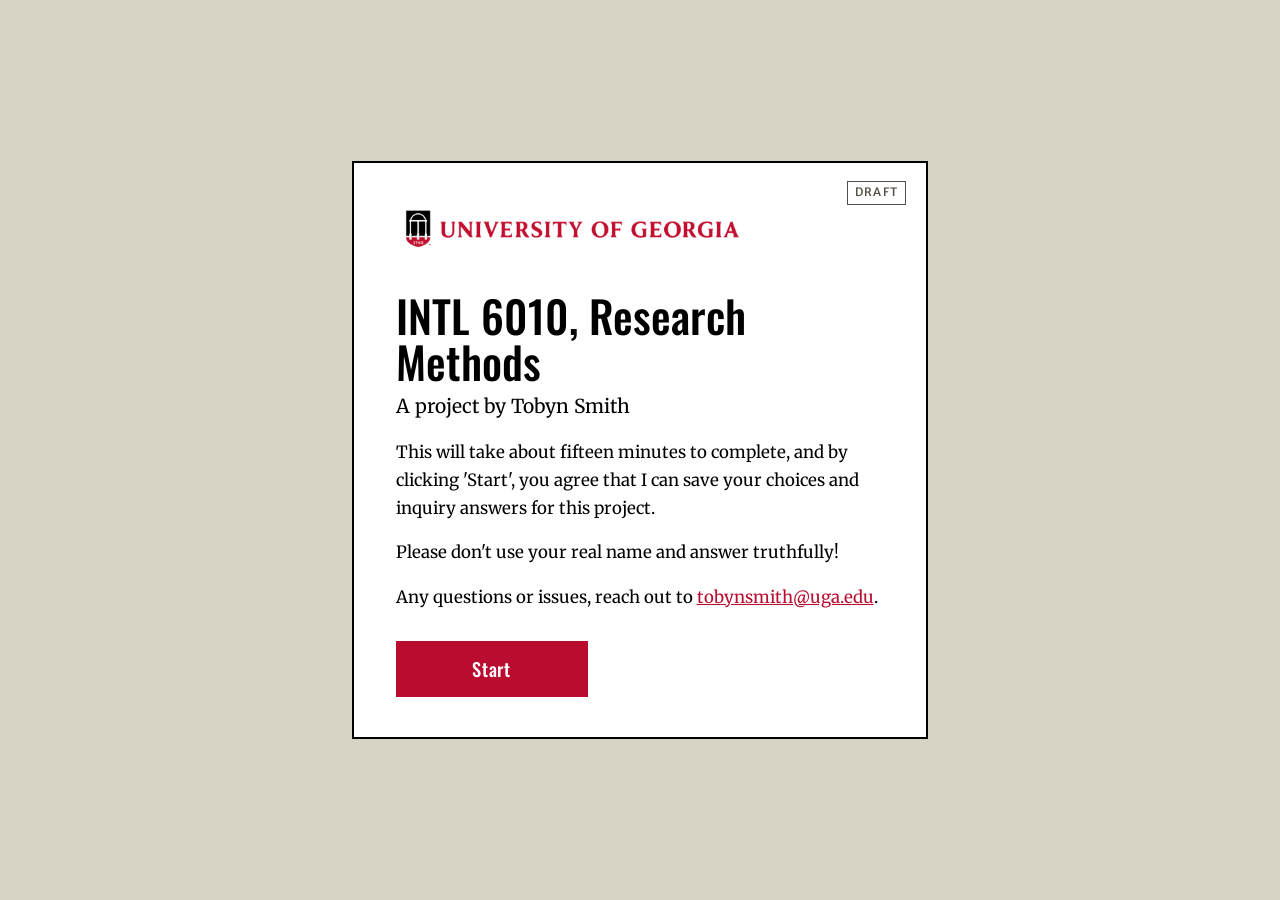
==== app/index.html @ 28d0a296 "Set the night title and the flags into the page. The story heading now sits on the paper with the be" ====
<!DOCTYPE html>
<html lang="en">
<head>
  <meta charset="utf-8">
  <meta name="viewport" content="width=device-width, initial-scale=1">
  <title>INTL 6010 · Research Methods</title>
  <link rel="icon" href="favicon.ico" type="image/x-icon">
  <link rel="preconnect" href="https://fonts.googleapis.com">
  <link rel="preconnect" href="https://fonts.gstatic.com" crossorigin>
  <link href="https://fonts.googleapis.com/css2?family=Merriweather+Sans:wght@400;500&family=Merriweather:wght@400;700&family=Oswald:wght@300;500&family=Source+Sans+3:wght@400;600;700&family=Source+Serif+4:opsz,wght@8..60,500;8..60,600&display=swap" rel="stylesheet">
  <link rel="stylesheet" href="styles.css">
</head>
<body>
  <div class="computer-only class-gate">
    <img class="uga-logo" src="uga-logo.png" alt="University of Georgia" width="1024" height="158">
    <p class="brand">INTL 6010</p>
    <h1>Sorry, for aesthetic reasons, this page was not created for phones!</h1>
  </div>
  <div id="before" class="before"></div>
  <div class="site" hidden>
    <header class="banner">
      <div class="banner-row">
        <img class="flag flag-lg" src="flag-araknes.svg" alt="" width="58" height="38">
        <div>
          <p class="gov">The Government of Araknes</p>
          <p class="commission">Commission of Inquiry</p>
        </div>
        <p class="ref"><span>File</span>26-441</p>
      </div>
      <ul class="party-line" aria-label="The parties">
        <li class="party-kicker">Parties</li>
        <li><img class="flag" src="flag-araknes.svg" alt="">Araknes</li>
        <li><img class="flag" src="flag-lei.svg" alt="">Lei</li>
      </ul>
    </header>
    <div class="frame">
      <div class="paper">
      <header class="story-bar">
        <p class="story-title">The night</p>
        <ul class="story-parties" aria-label="The parties">
          <li><img class="flag" src="flag-araknes.svg" alt="">Araknes</li>
          <li><img class="flag" src="flag-lei.svg" alt="">Lei</li>
        </ul>
      </header>
      <nav class="rail" id="rail" aria-label="Index to the file"></nav>
      <article class="sheet">
        <header class="mast" id="mast"></header>
        <main id="app">
          <p>Opening the file.</p>
        </main>
        <footer class="imprint">
          <p>Draft · File 26-441</p>
        </footer>
      </article>
      </div>
    </div>
  </div>
  <script type="module" src="game.js"></script>
</body>
</html>
---- app/styles.css ----
:root {
  --desk: #e4e2db;
  --paper: #f7f6f2;
  --paper-2: #fbf8f2;
  --gold: #a68548;
  --ink: #1a1e22;
  --muted: #5c656e;
  --line: #1a1e22;
  --hair: #d5dbe0;
  --navy: #16324f;
  --oxblood: #8d2f2c;
  --oxblood-soft: #f6e8e6;
}

* { box-sizing: border-box; }

html { background: var(--desk); }

body {
  margin: 0;
  min-height: 100vh;
  background: var(--desk);
  color: var(--ink);
  font-family: "Source Sans 3", "Segoe UI", sans-serif;
  font-size: 1.125rem;
  line-height: 1.55;
}

.story-bar,
.banner { display: none; }

body[data-step="night"] .frame { padding-top: 1.65rem; }

body[data-step="night"] .paper {
  box-shadow: 0 16px 36px rgba(22, 36, 48, 0.08);
}

body[data-step="night"] .story-bar {
  display: flex;
  align-items: center;
  justify-content: space-between;
  gap: 1.5rem;
  margin: 0;
  padding: 1rem 1.85rem 0.9rem;
  background: var(--paper);
  border: 1px solid #d5dbe3;
  border-bottom: none;
}

body[data-step="night"] .rail { border-top: 1px solid #e4dfd4; }

.story-title {
  margin: 0;
  font-family: "Source Serif 4", Georgia, serif;
  font-size: 1.7rem;
  font-weight: 600;
  line-height: 1.1;
  letter-spacing: -0.02em;
}

.story-parties {
  display: flex;
  flex-wrap: wrap;
  align-items: center;
  gap: 0.35rem 1.15rem;
  list-style: none;
  margin: 0;
  padding: 0 0 0.15rem;
}

.story-parties li {
  display: flex;
  align-items: center;
  gap: 0.45rem;
  margin: 0;
  font-size: 0.98rem;
  font-weight: 600;
}

.story-parties .flag {
  width: 2.15rem;
  height: 1.42rem;
}

body[data-step="inquiry"] .banner,
body[data-step="debrief"] .banner {
  display: flex;
}

.banner {
  flex-direction: column;
  background: var(--navy);
  color: #f4f7f8;
  border-bottom: 3px solid #c4b48a;
}

body[data-step="night"] .mast {
  border-bottom: 1px solid var(--hair);
}

body[data-step="night"] .imprint { display: none; }

.banner-row {
  display: flex;
  align-items: center;
  gap: 1rem;
  padding: 0.95rem 1.75rem 0.8rem;
}

.banner .gov,
.banner .commission,
.banner .ref { color: #f4f7f8; }

.banner .flag-lg {
  border-color: rgba(255, 255, 255, 0.45);
}

.party-line {
  display: flex;
  flex-wrap: wrap;
  align-items: center;
  gap: 0.35rem 1.35rem;
  list-style: none;
  margin: 0;
  padding: 0.42rem 1.75rem 0.5rem;
  color: #f4f7f8;
  background: #10283e;
  border-top: 1px solid rgba(255, 255, 255, 0.16);
}

.party-line .party-kicker {
  margin: 0;
  padding-right: 1rem;
  border-right: 1px solid rgba(255, 255, 255, 0.32);
  font-size: 0.68rem;
  font-weight: 700;
  letter-spacing: 0.18em;
  line-height: 1;
  text-transform: uppercase;
  opacity: 0.92;
}

.party-line li {
  display: flex;
  align-items: center;
  gap: 0.45rem;
  margin: 0;
  font-size: 0.98rem;
  font-weight: 600;
}

.party-line .flag {
  width: 1.65rem;
  height: 1.1rem;
  border-color: rgba(255, 255, 255, 0.4);
}

.site { min-height: 100vh; }
.site[hidden] { display: none; }

.before {
  min-height: 100vh;
  display: flex;
  align-items: center;
  justify-content: center;
  padding: 3rem 1.5rem;
  background: #d6d2c4;
}

.before[hidden] { display: none; }

.welcome {
  position: relative;
  width: min(36rem, 100%);
  padding: 2.35rem 2.6rem 2.5rem;
  background: #fff;
  border: 2px solid #000;
}

.uga-logo {
  display: block;
  width: min(22rem, 100%);
  height: auto;
  margin: 0 0 2.4rem;
}

.welcome .question {
  margin: 0 0 0.45rem;
  max-width: 12em;
  color: #000;
  font-family: Oswald, sans-serif;
  font-size: 2.75rem;
  font-weight: 500;
  letter-spacing: 0;
  line-height: 1.05;
}

.welcome .byline {
  margin: 0 0 1.25rem;
  color: #000;
  font-family: Merriweather, Georgia, serif;
  font-size: 1.2rem;
  line-height: 1.4;
}

.welcome .prose p {
  color: #000;
  font-family: Merriweather, Georgia, serif;
  font-size: 1.05rem;
  font-weight: 400;
  line-height: 1.65;
}

.welcome .reach {
  margin: 0.2rem 0 0;
  color: #000;
  font-family: Merriweather, Georgia, serif;
  font-size: 1.05rem;
  line-height: 1.65;
}

.welcome a {
  color: #ba0c2f;
}

.welcome .minutes {
  display: inline-block;
  margin: 1.35rem 0 1.45rem;
  padding: 0 0 0.35rem;
  border-bottom: 2px solid #ba0c2f;
  color: #000;
  font-family: Oswald, sans-serif;
  font-size: 1.75rem;
  font-weight: 500;
  line-height: 1.15;
}

.welcome .primary { margin-top: 1.75rem; }

.draft-mark {
  position: absolute;
  top: 1.15rem;
  right: 1.25rem;
  margin: 0;
  padding: 0.12rem 0.4rem;
  border: 1px solid #554f47;
  color: #554f47;
  font-family: "Merriweather Sans", sans-serif;
  font-size: 0.72rem;
  font-weight: 500;
  letter-spacing: 0.12em;
  text-transform: uppercase;
}

.frame {
  max-width: 92rem;
  margin: 0 auto;
  padding: 0 1.5rem 3rem;
}

.rail {
  background: var(--paper);
  border: 1px solid #d5dbe3;
  border-bottom: none;
}

.rail ol {
  display: flex;
  flex-wrap: wrap;
  gap: 0.25rem 1.35rem;
  list-style: none;
  margin: 0;
  padding: 0 1.85rem;
}

.rail li {
  margin: 0;
  padding: 0.85rem 0.05rem 0.7rem;
  border: none;
  color: #3e4c59;
  font-size: 0.78rem;
  font-weight: 700;
  letter-spacing: 0.14em;
  text-transform: uppercase;
}

.rail li.now {
  color: var(--navy);
  font-weight: 700;
  box-shadow: inset 0 -3px 0 var(--navy);
}

.rail li.done { color: var(--ink); }

.rail-note {
  margin: 0;
  padding: 0 1.85rem 0.75rem;
  color: var(--muted);
  font-size: 0.92rem;
}

.sheet {
  position: relative;
  background: var(--paper);
  min-height: 70vh;
  padding: 0 0 0.5rem;
  border: 1px solid #d5dbe3;
  border-top: none;
  box-shadow: none;
}

.gov {
  margin: 0;
  color: var(--navy);
  font-size: 0.74rem;
  font-weight: 700;
  letter-spacing: 0.18em;
  text-transform: uppercase;
}

.commission {
  margin: 0.16rem 0 0;
  font-family: "Source Serif 4", Georgia, serif;
  font-size: 1.62rem;
  font-weight: 600;
  line-height: 1.15;
  color: var(--navy);
}

.ref {
  margin: 0 0 0 auto;
  color: var(--navy);
  font-family: "Source Sans 3", sans-serif;
  font-size: 1.2rem;
  font-weight: 700;
  font-variant-numeric: tabular-nums;
  letter-spacing: 0.06em;
  line-height: 1.1;
  text-align: right;
  white-space: nowrap;
}

.ref span {
  display: block;
  margin-bottom: 0.22rem;
  font-size: 0.68rem;
  font-weight: 700;
  letter-spacing: 0.18em;
  text-transform: uppercase;
  opacity: 0.92;
}

.mast {
  display: flex;
  justify-content: space-between;
  gap: 1rem;
  align-items: baseline;
  margin: 0;
  padding: 1.05rem 1.85rem 0.85rem;
  border-bottom: 3px double var(--navy);
}

.mast .doc {
  margin: 0;
  font-family: "Source Serif 4", Georgia, serif;
  font-size: 1.65rem;
  font-weight: 600;
  line-height: 1.15;
  letter-spacing: -0.01em;
}

.mast .when {
  margin: 0;
  color: var(--navy);
  font-size: 0.92rem;
  font-weight: 700;
  font-variant-numeric: tabular-nums;
  letter-spacing: 0.08em;
  white-space: nowrap;
}

#app { padding: 1.35rem 1.85rem 0.5rem; }

.opening {
  max-width: 40rem;
  min-height: 52vh;
  padding: 2.5rem 0 2rem;
}

.opening-kicker {
  margin: 0 0 0.45rem;
  color: var(--navy);
  font-size: 0.78rem;
  font-weight: 700;
  letter-spacing: 0.14em;
  text-transform: uppercase;
}

.opening-file {
  margin: 0 0 1.35rem;
  color: var(--navy);
  font-family: "Source Serif 4", Georgia, serif;
  font-size: 3.5rem;
  font-weight: 600;
  letter-spacing: -0.03em;
  line-height: 0.95;
}

.opening-parties {
  display: flex;
  align-items: center;
  gap: 1.15rem;
  list-style: none;
  margin: 0 0 1.4rem;
  padding: 0 0 1.2rem;
  border-bottom: 1px solid var(--hair);
}

.opening-parties li {
  display: flex;
  align-items: center;
  gap: 0.7rem;
  margin: 0;
  font-family: "Source Serif 4", Georgia, serif;
  font-size: 1.85rem;
  font-weight: 600;
}

.opening-parties .flag {
  width: 4.4rem;
  height: 2.9rem;
}

.opening-rule {
  width: 2.5rem;
  height: 2px;
  padding: 0;
  background: var(--navy);
  transform-origin: left center;
  animation: open-rule 0.55s ease 0.3s both;
}

.opening-line {
  margin: 0;
  max-width: 36rem;
  font-family: "Source Serif 4", Georgia, serif;
  font-size: 1.25rem;
  line-height: 1.45;
  opacity: 0;
  animation: open-line 0.45s ease 0.45s forwards;
}

.opening .primary {
  opacity: 0;
  pointer-events: none;
  animation: open-line 0.45s ease 2s forwards;
}

@keyframes open-line {
  from { opacity: 0; transform: translateY(8px); }
  to { opacity: 1; transform: none; pointer-events: auto; }
}

@keyframes open-rule {
  from { transform: scaleX(0); }
  to { transform: scaleX(1); }
}

@media (prefers-reduced-motion: reduce) {
  .opening-rule,
  .opening-line,
  .opening .primary {
    animation: none;
    opacity: 1;
    transform: none;
    pointer-events: auto;
  }
}

.spread {
  display: grid;
  grid-template-columns: minmax(0, 1fr) minmax(16rem, 22.5rem);
  gap: 2rem;
  align-items: start;
}

.spread-side {
  position: sticky;
  top: 1.25rem;
}

.column { max-width: 40rem; }

.computer-only {
  display: none;
  min-height: 100vh;
  margin: 0 auto;
  padding: 3rem 1.5rem;
  max-width: 28rem;
  color: var(--ink);
  flex-direction: column;
  justify-content: center;
}

.computer-only .brand {
  margin: 0 0 0.8rem;
  font-size: 0.75rem;
  font-weight: 700;
  letter-spacing: 0.14em;
  text-transform: uppercase;
}

.computer-only h1 {
  margin: 0 0 0.8rem;
  font-family: "Source Serif 4", Georgia, serif;
  font-size: 2rem;
  font-weight: 500;
  line-height: 1.2;
  color: var(--navy);
}

.computer-only p { margin: 0.35rem 0; font-size: 1.1rem; line-height: 1.5; }

.question {
  margin: 0.15rem 0 0.9rem;
  font-family: "Source Serif 4", Georgia, serif;
  font-size: 1.85rem;
  font-weight: 500;
  line-height: 1.25;
  color: var(--ink);
}

.cover { max-width: 44rem; }

.cover .question {
  max-width: 40rem;
  margin-bottom: 1.15rem;
  font-size: 2.2rem;
  line-height: 1.2;
}

.imprint {
  margin: 2rem 1.85rem 1rem;
  padding-top: 0.75rem;
  border-top: 1px solid var(--hair);
  color: var(--muted);
  font-size: 0.78rem;
  font-weight: 600;
  letter-spacing: 0.06em;
  text-align: left;
}

.imprint p { margin: 0.1rem 0; }

.prose p,
.sitrep p,
.cable p,
.morning p {
  font-family: "Source Serif 4", Georgia, serif;
  font-size: 1.18rem;
  line-height: 1.55;
}

.sitrep { margin: 0 0 1rem; }

.plot {
  margin: 0 0 1rem;
  padding: 0;
  border: 0;
  background: transparent;
}

.sat {
  display: block;
  width: 100%;
  height: auto;
  border: 1px solid #1a2428;
  background: #16324a;
}

.plot-line {
  margin: 0 0 0.2rem;
  max-width: 36rem;
  font-size: 1.15rem;
}

.chain {
  display: flex;
  flex-wrap: wrap;
  align-items: center;
  gap: 0.35rem 0.55rem;
  list-style: none;
  margin: 0 0 1rem;
  padding: 0;
  color: var(--navy);
  font-family: "Source Sans 3", sans-serif;
  font-size: 1.15rem;
  font-weight: 700;
}

.chain li {
  display: flex;
  align-items: center;
  gap: 0.55rem;
  margin: 0;
}

.chain li + li::before {
  content: "→";
  color: var(--navy);
  font-weight: 400;
}

.film-controls {
  display: flex;
  flex-wrap: wrap;
  gap: 0.75rem;
  margin-top: 0.4rem;
}

@media (max-width: 1280px) {
  .frame { padding-left: 0.85rem; padding-right: 0.85rem; }
  body[data-step="night"] .story-bar { padding-left: 1.15rem; padding-right: 1.15rem; }
  .banner-row,
  .party-line { padding-left: 1.1rem; padding-right: 1.1rem; }
  .mast,
  #app,
  .rail ol { padding-left: 1.15rem; padding-right: 1.15rem; }
  .rail li { letter-spacing: 0.08em; }
  .spread { grid-template-columns: 1fr; }
  .spread-side {
    position: static;
    max-width: 36rem;
  }
  .chain { font-size: 1.05rem; }
}

@media (min-width: 1700px) {
  .frame { max-width: 108rem; }
}

.dateline {
  margin: 0 0 0.7rem;
  color: var(--navy);
  font-family: "Source Sans 3", sans-serif;
  font-size: 0.82rem;
  font-weight: 700;
  letter-spacing: 0.08em;
  text-transform: uppercase;
}

.parties {
  margin: 0.2rem 0 1.25rem;
  padding: 0.85rem 0 0.95rem;
  border-top: 1px solid var(--hair);
  border-bottom: 1px solid var(--hair);
}

.parties-label {
  margin: 0 0 0.65rem;
  color: var(--muted);
  font-size: 0.72rem;
  font-weight: 700;
  letter-spacing: 0.14em;
  text-transform: uppercase;
}

.spread-side .parties,
.spread-side .log,
.spread-side .file,
.spread-side .signal {
  background: #fff;
  border: 1px solid #cfd6de;
  padding: 1rem 1.05rem 0.85rem;
}

.spread-side .parties {
  margin: 0;
  padding: 1rem 1.05rem 0.85rem;
  border-top: 4px solid var(--navy);
}

.spread-side .parties ul {
  flex-direction: column;
  align-items: stretch;
  gap: 0.85rem;
}

.spread-side .parties li {
  font-size: 1.45rem;
}

.spread-side .flag {
  width: 4.6rem;
  height: 3.05rem;
}

.spread-side .log,
.spread-side .file,
.spread-side .signal {
  margin: 0;
}

.oracle .readout {
  display: flex;
  align-items: baseline;
  gap: 0.45rem;
  margin: 0.15rem 0 0;
}

.oracle .readout-label {
  margin: 0 0 0.2rem;
  color: #9aa3ad;
  font-size: 0.72rem;
  font-weight: 700;
  letter-spacing: 0.12em;
  text-transform: uppercase;
}

.oracle .figure {
  color: #f7f4ee;
  font-size: 1.35rem;
  letter-spacing: 0;
}

.oracle .figure .unit { color: #d9c7a2; }

.oracle .meter {
  height: 6px;
  margin: 0.45rem 0 0.15rem;
  background: #2c3138;
  border-radius: 99px;
  overflow: hidden;
}

.oracle .meter span {
  background: #d9c7a2;
  border-radius: 99px;
}

.signal-word {
  margin: 0.2rem 0 0.15rem;
  font-family: "Source Serif 4", Georgia, serif;
  font-size: 1.7rem;
  font-weight: 600;
  line-height: 1.2;
}

.parties ul {
  display: flex;
  flex-wrap: wrap;
  gap: 1.1rem 1.75rem;
  list-style: none;
  margin: 0;
  padding: 0;
}

.parties li {
  display: flex;
  align-items: center;
  gap: 0.7rem;
  margin: 0;
  font-family: "Source Serif 4", Georgia, serif;
  font-size: 1.25rem;
  font-weight: 600;
}

.flag {
  display: block;
  width: 2.7rem;
  height: 1.8rem;
  object-fit: cover;
  border: 1px solid rgba(22, 30, 40, 0.28);
  box-shadow: 0 1px 0 rgba(22, 30, 40, 0.06);
}

.flag-lg {
  width: 3.6rem;
  height: 2.4rem;
}

.shot {
  margin: 0;
}

.shot figcaption {
  margin: 0 0 0.45rem;
  color: var(--muted);
  font-size: 0.75rem;
  font-weight: 700;
  letter-spacing: 0.08em;
  text-transform: uppercase;
}

.shot-note {
  margin: 0.4rem 0 0;
  color: var(--muted);
  font-size: 0.95rem;
}

.spread-side .shot { margin: 0; }

.oracle,
.spread-side .oracle {
  margin: 0;
  padding: 0;
  overflow: hidden;
  background: #101218;
  color: #f4f1ea;
  border: 1px solid #2c3340;
  border-radius: 14px;
  box-shadow:
    0 22px 44px rgba(12, 16, 24, 0.28),
    inset 0 1px 0 rgba(255, 255, 255, 0.06);
}

.oracle-chrome {
  display: flex;
  align-items: center;
  gap: 0.55rem;
  padding: 0.7rem 0.9rem 0.55rem;
}

.oracle-chrome .mark {
  width: 1.15rem;
  height: 1.15rem;
  margin: 0;
  box-shadow: inset 0 0 0 1px #d9c7a2;
}

.oracle-name { margin: 0; }

.oracle-name {
  color: #f7f4ee;
  font-size: 0.78rem;
  font-weight: 700;
  letter-spacing: 0.16em;
}

.oracle-body {
  display: flex;
  flex-direction: column;
  gap: 0.85rem;
  padding: 0.15rem 0.85rem 1rem;
}

.human {
  align-self: flex-end;
  max-width: 92%;
  padding: 0.55rem 0.7rem 0.6rem;
  background: #2a3142;
  border-radius: 12px 12px 4px 12px;
}

.human .who {
  margin: 0 0 0.15rem;
  color: #9aa3ad;
  font-size: 0.68rem;
  font-weight: 700;
  letter-spacing: 0.08em;
  text-transform: uppercase;
}

.human p:last-child {
  margin: 0;
  color: #f4f1ea;
  font-size: 0.98rem;
  line-height: 1.45;
}

.turn {
  display: grid;
  grid-template-columns: 1.45rem minmax(0, 1fr);
  gap: 0.6rem;
  align-items: start;
}

.mark {
  width: 1.55rem;
  height: 1.55rem;
  margin-top: 0.08rem;
  border-radius: 50%;
  background:
    radial-gradient(circle at 50% 50%, #101218 0 3px, #d9c7a2 3.4px 4.6px, transparent 5px),
    radial-gradient(circle at 50% 50%, transparent 0 7px, #243044 7.4px 100%);
  box-shadow: inset 0 0 0 1px #d9c7a2, 0 0 0 3px #1a2030;
}

.model-name {
  margin: 0 0 0.35rem;
  color: #f3efe6;
  font-size: 0.78rem;
  font-weight: 700;
  letter-spacing: 0.14em;
}

.model-out p {
  margin: 0 0 0.45rem;
  color: #f4f1ea;
  font-family: "Source Sans 3", sans-serif;
  font-size: 1.02rem;
  line-height: 1.5;
}

.model-out p:last-child { margin-bottom: 0; }

.readout {
  display: flex;
  align-items: flex-end;
  gap: 0.9rem;
  margin: 0.15rem 0 0.95rem;
}

.figure {
  margin: 0;
  color: var(--navy);
  font-family: "Source Serif 4", Georgia, serif;
  font-size: 2.6rem;
  font-weight: 500;
  line-height: 0.9;
  letter-spacing: -0.03em;
}

.figure .unit {
  margin-left: 0.08rem;
  color: var(--navy);
  font-size: 1.05rem;
  letter-spacing: 0;
}

.meter {
  flex: 1;
  height: 4px;
  margin: 0 0 0.4rem;
  background: #d5dbe3;
}

.meter span {
  display: block;
  height: 100%;
  width: var(--fill);
  background: var(--navy);
}

.cable {
  margin: 1.1rem 0;
  padding: 0.15rem 0 0.15rem 1rem;
  border-left: 3px solid var(--navy);
}

.cable .label,
.file .label,
.log .label {
  margin: 0 0 0.35rem;
  font-family: "Source Sans 3", sans-serif;
  font-size: 0.78rem;
  font-weight: 700;
  letter-spacing: 0.12em;
  text-transform: uppercase;
  color: var(--navy);
}

.log,
.file {
  margin: 1rem 0;
  padding: 0.9rem 0 0.2rem;
  border-top: 1px solid var(--navy);
  background: transparent;
}

.log p {
  margin: 0.35rem 0;
  font-size: 1.05rem;
}

h2 {
  margin: 1.2rem 0 0.2rem;
  font-family: "Source Serif 4", Georgia, serif;
  font-size: 1.35rem;
  font-weight: 600;
  line-height: 1.3;
}

button,
input,
textarea { font: inherit; color: inherit; }

button.choice {
  display: grid;
  grid-template-columns: 1.35rem 1fr;
  gap: 0.85rem;
  align-items: baseline;
  width: 100%;
  margin: 0;
  padding: 0.95rem 0.15rem 0.95rem 0.7rem;
  border: none;
  border-top: 1px solid var(--hair);
  border-left: 3px solid transparent;
  border-radius: 0;
  background: transparent;
  text-align: left;
  cursor: pointer;
}

button.choice:last-of-type { border-bottom: 1px solid var(--hair); }

button.choice .let {
  font-family: "Source Serif 4", Georgia, serif;
  font-size: 1.25rem;
  font-weight: 600;
  line-height: 1;
  color: var(--navy);
}

button.choice:hover {
  border-left-color: var(--navy);
  background: transparent;
}

button.choice:focus-visible {
  border-left-color: var(--navy);
  outline: 2px solid var(--navy);
  outline-offset: 2px;
}

.qhead { display: inline; }

.num {
  margin-right: 0.4rem;
  color: var(--navy);
  font-family: "Source Serif 4", Georgia, serif;
  font-weight: 600;
}

.field label,
.ask > label,
#gate label {
  display: block;
  margin: 0 0 0.35rem;
  font-weight: 600;
}

.field input {
  width: 100%;
  margin-top: 0.15rem;
}

button.primary,
button.secondary {
  display: inline-block;
  width: auto;
  min-width: 12rem;
  margin: 1rem 0.5rem 0 0;
  padding: 0.8rem 1rem;
  border-radius: 0;
  cursor: pointer;
  text-align: center;
}

button.primary {
  background: var(--navy);
  border: 1px solid var(--navy);
  color: #f7f8f6;
  font-weight: 700;
}

.welcome button.primary {
  margin-top: 1.85rem;
  background: #ba0c2f;
  border: 1px solid #ba0c2f;
  color: #fff;
  font-family: Oswald, sans-serif;
  font-size: 1.15rem;
  font-weight: 500;
  letter-spacing: 0.04em;
}

.welcome button.primary:focus-visible {
  outline-color: #000;
}

.class-gate {
  background: #d6d2c4;
  color: #000;
}

.class-gate .brand {
  color: #554f47;
  font-family: "Merriweather Sans", sans-serif;
  font-weight: 500;
  letter-spacing: 0.08em;
}

.class-gate h1 {
  color: #000;
  font-family: Oswald, sans-serif;
  font-weight: 500;
}

.class-gate p {
  font-family: Merriweather, Georgia, serif;
}

button.secondary {
  background: transparent;
  border: 1px solid var(--navy);
  color: var(--navy);
}

button.primary:focus-visible,
button.secondary:focus-visible,
.scale label:has(input:focus-visible) {
  outline: 2px solid var(--navy);
  outline-offset: 2px;
}

fieldset {
  margin: 1.35rem 0 0;
  padding: 0.75rem 0 0;
  border: none;
  border-top: 1px solid var(--navy);
}

legend {
  padding: 0;
  font-family: "Source Serif 4", Georgia, serif;
  font-size: 1.2rem;
  font-weight: 600;
}

label.tick {
  display: flex;
  gap: 0.75rem;
  align-items: flex-start;
  margin: 0.6rem 0;
  cursor: pointer;
}

input[type="checkbox"],
input[type="radio"] {
  width: 1.1rem;
  height: 1.1rem;
  margin-top: 0.28rem;
  accent-color: var(--navy);
}

input[type="text"],
input[type="password"],
textarea {
  width: 100%;
  padding: 0.7rem 0.2rem;
  border: none;
  border-bottom: 1px solid var(--navy);
  border-radius: 0;
  background: transparent;
}

textarea {
  min-height: 8rem;
  border: 1px solid #c5ced6;
  background: var(--paper-2);
  padding: 0.75rem;
  resize: vertical;
}

.scale {
  display: grid;
  grid-template-columns: repeat(5, 1fr);
  gap: 0.35rem;
  margin-top: 0.7rem;
}

.scale label {
  position: relative;
  display: flex;
  align-items: center;
  justify-content: center;
  min-height: 3rem;
  border: 1px solid var(--navy);
  cursor: pointer;
}

.scale input { position: absolute; opacity: 0; }

.scale label:has(input:checked) {
  background: var(--navy);
  color: #f7f8f6;
}

.ends {
  display: flex;
  justify-content: space-between;
  gap: 1rem;
  margin: 0.35rem 0 0;
  color: var(--muted);
  font-size: 0.92rem;
}

.file ul {
  margin: 0.2rem 0 0;
  padding-left: 1.1rem;
}

.file li { margin: 0.35rem 0; }

.ask { margin: 1.2rem 0; }

.error {
  margin: 0.6rem 0;
  color: var(--oxblood);
  font-weight: 700;
}

.muted { color: var(--muted); }

.colophon {
  margin-top: 2rem;
  padding-top: 0.7rem;
  border-top: 1px solid var(--hair);
  color: var(--muted);
  font-size: 0.92rem;
}

table {
  width: 100%;
  border-collapse: collapse;
  font-size: 0.98rem;
}

th, td {
  padding: 0.5rem 0.35rem;
  border-bottom: 1px solid var(--hair);
  text-align: left;
  vertical-align: top;
}

th { color: var(--navy); }

.account {
  margin: 0.2rem 0 0.8rem;
  color: var(--muted);
}

body.register { background: #d6d2c4; }

.register-desk.is-open { align-items: flex-start; }

.welcome.register-sheet.is-open { width: min(76rem, 100%); }

.register-sheet .question { max-width: none; }

.register-gate label {
  display: block;
  margin: 1.15rem 0 0.35rem;
  color: #000;
  font-family: "Merriweather Sans", sans-serif;
  font-size: 0.78rem;
  font-weight: 500;
  letter-spacing: 0.08em;
  text-transform: uppercase;
}

.register-sheet input {
  width: min(22rem, 100%);
  border-bottom: 2px solid #000;
  color: #000;
  font-family: Merriweather, Georgia, serif;
}

.register-gate.is-open { display: none; }

.register-sheet .error {
  color: #ba0c2f;
  font-family: Merriweather, Georgia, serif;
  font-weight: 400;
}

.register-bar {
  display: flex;
  align-items: center;
  justify-content: flex-end;
  margin: 1.35rem 0 0.2rem;
}

.register-sheet button.secondary {
  margin: 0;
  min-width: 0;
  padding: 0.55rem 0.9rem;
  background: #fff;
  border: 2px solid #000;
  color: #000;
  font-family: Oswald, sans-serif;
  font-size: 1.05rem;
  font-weight: 500;
  letter-spacing: 0.04em;
}

.register-sheet button.secondary:focus-visible { outline-color: #000; }

.register-sheet button.remove {
  margin: 0;
  min-width: 0;
  padding: 0;
  border: none;
  background: transparent;
  color: #ba0c2f;
  font-family: "Merriweather Sans", sans-serif;
  font-size: 0.78rem;
  font-weight: 500;
  letter-spacing: 0.06em;
  text-transform: uppercase;
  cursor: pointer;
}

.register-sheet button.remove:focus-visible { outline-color: #000; }

.register-table {
  font-family: Merriweather, Georgia, serif;
  font-size: 0.98rem;
}

.register-sheet .register-table th {
  padding: 0.85rem 0.85rem 0.5rem 0;
  border-bottom: 2px solid #000;
  color: #000;
  font-family: "Merriweather Sans", sans-serif;
  font-size: 0.72rem;
  font-weight: 500;
  letter-spacing: 0.08em;
  text-transform: uppercase;
}

.register-sheet .register-table td {
  padding: 0.72rem 0.85rem 0.72rem 0;
  border-bottom: 1px solid #000;
  color: #000;
}

.register-table td.code,
.register-table td.score {
  font-variant-numeric: tabular-nums;
}

.register-table td.code { font-weight: 700; }

.register-table td.blank {
  padding: 1.45rem 0 1.6rem;
  border-bottom: 1px solid #000;
  color: #554f47;
  font-family: Merriweather, Georgia, serif;
  font-size: 1.15rem;
  font-weight: 400;
}

.register-table .harm-yes {
  color: #ba0c2f;
  font-weight: 700;
}

.register-sheet .accounts { margin-top: 1.4rem; }

.register-sheet .account {
  margin: 0;
  padding: 0.85rem 0 0.9rem 0.9rem;
  border-bottom: 1px solid #000;
  border-left: 2px solid #ba0c2f;
  color: #000;
  font-family: Merriweather, Georgia, serif;
  font-size: 1.02rem;
  line-height: 1.6;
}

.register-sheet .account .who {
  display: block;
  margin-bottom: 0.25rem;
  color: #554f47;
  font-family: "Merriweather Sans", sans-serif;
  font-size: 0.78rem;
  font-weight: 500;
  letter-spacing: 0.08em;
  text-transform: uppercase;
}

@media (max-width: 1040px) {
  body:has(.class-gate) { background: #d6d2c4; }
  .site,
  .before { display: none; }
  .computer-only { display: flex; }
}
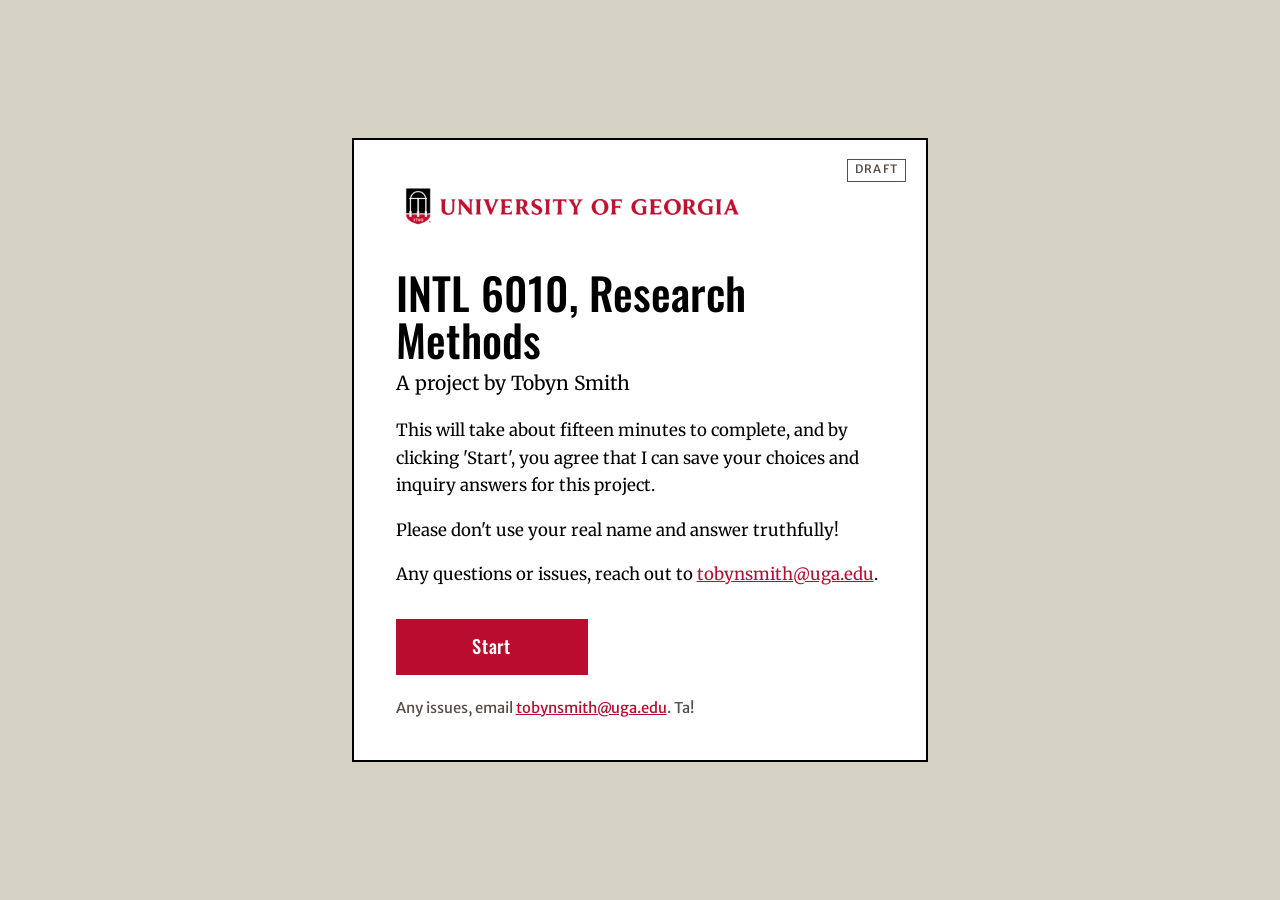
==== commit 5ffab05c: "Say the night in plainer lines, and put a contact note at the bottom. The stock transitions are gone" ====
--- a/app/index.html
+++ b/app/index.html
@@ -15,6 +15,7 @@
     <img class="uga-logo" src="uga-logo.png" alt="University of Georgia" width="1024" height="158">
     <p class="brand">INTL 6010</p>
     <h1>Sorry, for aesthetic reasons, this page was not created for phones!</h1>
+    <p class="help-note">Any issues, email <a href="mailto:tobynsmith@uga.edu">tobynsmith@uga.edu</a>. Ta!</p>
   </div>
   <div id="before" class="before"></div>
   <div class="site" hidden>
@@ -51,6 +52,7 @@
         <footer class="imprint">
           <p>Draft · File 26-441</p>
         </footer>
+        <p class="help-note">Any issues, email <a href="mailto:tobynsmith@uga.edu">tobynsmith@uga.edu</a>. Ta!</p>
       </article>
       </div>
     </div>
--- a/app/styles.css
+++ b/app/styles.css
@@ -552,6 +552,34 @@
 
 .imprint p { margin: 0.1rem 0; }
 
+.help-note {
+  margin: 0.35rem 1.85rem 1.2rem;
+  color: var(--muted);
+  font-size: 0.95rem;
+}
+
+.help-note a { color: var(--navy); }
+
+body[data-step="night"] .help-note { margin-top: 1.6rem; }
+
+.welcome .help-note {
+  margin: 1.4rem 0 0;
+  color: #554f47;
+  font-family: "Merriweather Sans", sans-serif;
+  font-size: 0.92rem;
+}
+
+.computer-only .help-note {
+  margin: 1.25rem 0 0;
+  color: #554f47;
+  font-family: "Merriweather Sans", sans-serif;
+  font-size: 0.95rem;
+  text-align: center;
+}
+
+.computer-only .help-note a,
+.welcome .help-note a { color: #ba0c2f; }
+
 .prose p,
 .sitrep p,
 .cable p,
@@ -626,6 +654,9 @@
   .mast,
   #app,
   .rail ol { padding-left: 1.15rem; padding-right: 1.15rem; }
+  .help-note { margin-left: 1.15rem; margin-right: 1.15rem; }
+  .welcome .help-note,
+  .computer-only .help-note { margin-left: 0; margin-right: 0; }
   .rail li { letter-spacing: 0.08em; }
   .spread { grid-template-columns: 1fr; }
   .spread-side {
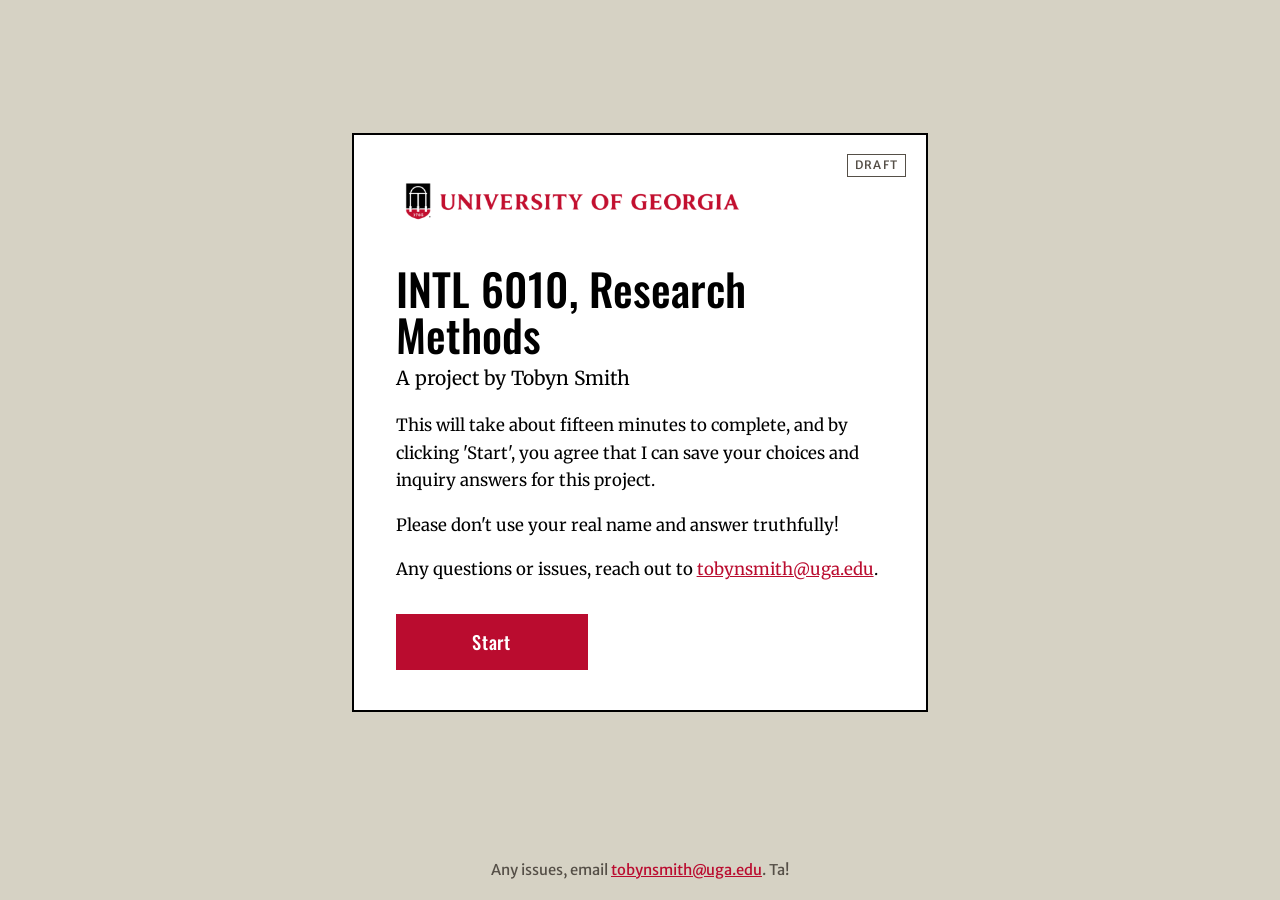
==== commit 8780a05d: "Put the issues note in the page footer. The line sits under the whole page, on the class page, the n" ====
--- a/app/index.html
+++ b/app/index.html
@@ -15,7 +15,6 @@
     <img class="uga-logo" src="uga-logo.png" alt="University of Georgia" width="1024" height="158">
     <p class="brand">INTL 6010</p>
     <h1>Sorry, for aesthetic reasons, this page was not created for phones!</h1>
-    <p class="help-note">Any issues, email <a href="mailto:tobynsmith@uga.edu">tobynsmith@uga.edu</a>. Ta!</p>
   </div>
   <div id="before" class="before"></div>
   <div class="site" hidden>
@@ -52,11 +51,11 @@
         <footer class="imprint">
           <p>Draft · File 26-441</p>
         </footer>
-        <p class="help-note">Any issues, email <a href="mailto:tobynsmith@uga.edu">tobynsmith@uga.edu</a>. Ta!</p>
       </article>
       </div>
     </div>
   </div>
+  <footer class="page-foot">Any issues, email <a href="mailto:tobynsmith@uga.edu">tobynsmith@uga.edu</a>. Ta!</footer>
   <script type="module" src="game.js"></script>
 </body>
 </html>
--- a/app/styles.css
+++ b/app/styles.css
@@ -17,6 +17,8 @@
 html { background: var(--desk); }
 
 body {
+  display: flex;
+  flex-direction: column;
   margin: 0;
   min-height: 100vh;
   background: var(--desk);
@@ -26,6 +28,8 @@
   line-height: 1.55;
 }
 
+body:has(#before:not([hidden])) { background: #d6d2c4; }
+
 .story-bar,
 .banner { display: none; }
 
@@ -155,11 +159,11 @@
   border-color: rgba(255, 255, 255, 0.4);
 }
 
-.site { min-height: 100vh; }
+.site { flex: 1 0 auto; }
 .site[hidden] { display: none; }
 
 .before {
-  min-height: 100vh;
+  flex: 1 0 auto;
   display: flex;
   align-items: center;
   justify-content: center;
@@ -255,7 +259,7 @@
 .frame {
   max-width: 92rem;
   margin: 0 auto;
-  padding: 0 1.5rem 3rem;
+  padding: 0 1.5rem 1.25rem;
 }
 
 .rail {
@@ -493,7 +497,7 @@
 
 .computer-only {
   display: none;
-  min-height: 100vh;
+  flex: 1 0 auto;
   margin: 0 auto;
   padding: 3rem 1.5rem;
   max-width: 28rem;
@@ -552,33 +556,17 @@
 
 .imprint p { margin: 0.1rem 0; }
 
-.help-note {
-  margin: 0.35rem 1.85rem 1.2rem;
-  color: var(--muted);
-  font-size: 0.95rem;
-}
-
-.help-note a { color: var(--navy); }
-
-body[data-step="night"] .help-note { margin-top: 1.6rem; }
-
-.welcome .help-note {
-  margin: 1.4rem 0 0;
+.page-foot {
+  flex: none;
+  margin: 0;
+  padding: 0.85rem 1.5rem 1.15rem;
   color: #554f47;
   font-family: "Merriweather Sans", sans-serif;
   font-size: 0.92rem;
-}
-
-.computer-only .help-note {
-  margin: 1.25rem 0 0;
-  color: #554f47;
-  font-family: "Merriweather Sans", sans-serif;
-  font-size: 0.95rem;
   text-align: center;
 }
 
-.computer-only .help-note a,
-.welcome .help-note a { color: #ba0c2f; }
+.page-foot a { color: #ba0c2f; }
 
 .prose p,
 .sitrep p,
@@ -654,9 +642,6 @@
   .mast,
   #app,
   .rail ol { padding-left: 1.15rem; padding-right: 1.15rem; }
-  .help-note { margin-left: 1.15rem; margin-right: 1.15rem; }
-  .welcome .help-note,
-  .computer-only .help-note { margin-left: 0; margin-right: 0; }
   .rail li { letter-spacing: 0.08em; }
   .spread { grid-template-columns: 1fr; }
   .spread-side {
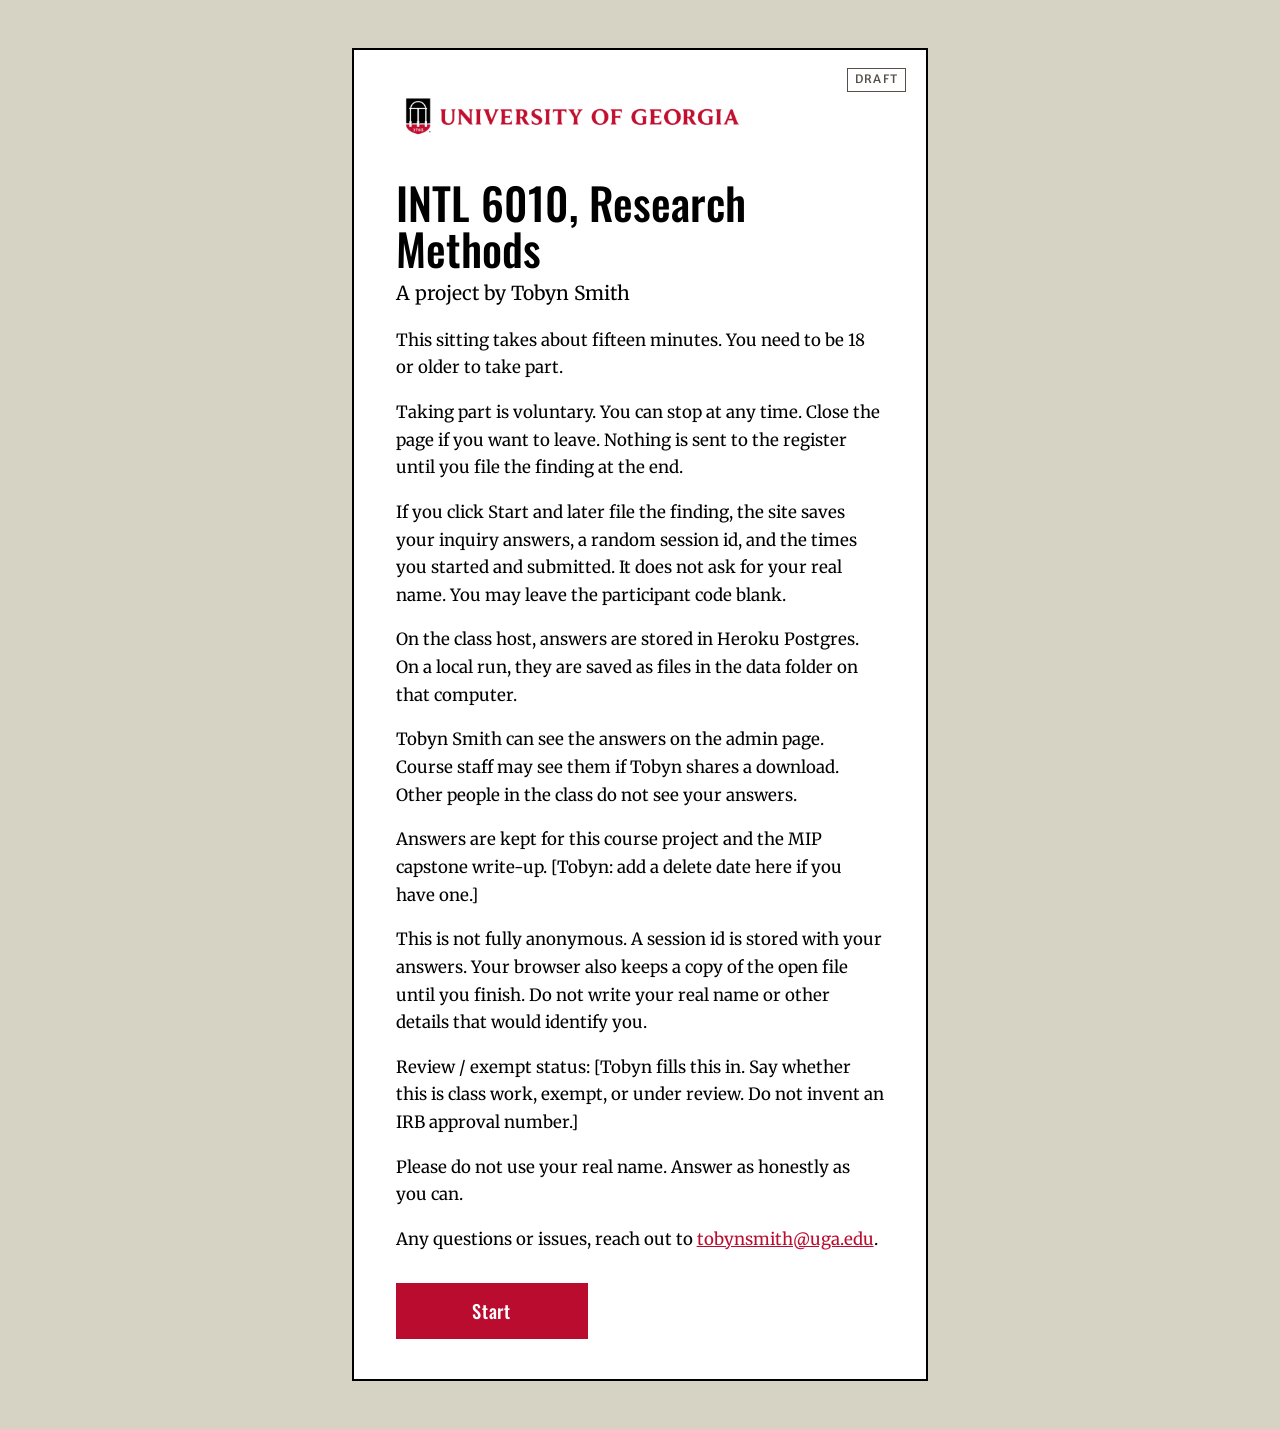
==== commit a3eb6201: "Clarify the inquiry wording and what the sitting actually stores. Add plain-language consent, a neut" ====
--- a/app/index.html
+++ b/app/index.html
@@ -4,6 +4,7 @@
   <meta charset="utf-8">
   <meta name="viewport" content="width=device-width, initial-scale=1">
   <title>INTL 6010 · Research Methods</title>
+  <!-- Consent copy lives in game.js. The phone block and Google fonts stay as they are. -->
   <link rel="icon" href="favicon.ico" type="image/x-icon">
   <link rel="preconnect" href="https://fonts.googleapis.com">
   <link rel="preconnect" href="https://fonts.gstatic.com" crossorigin>
@@ -55,7 +56,6 @@
       </div>
     </div>
   </div>
-  <footer class="page-foot">Any issues, email <a href="mailto:tobynsmith@uga.edu">tobynsmith@uga.edu</a>. Ta!</footer>
   <script type="module" src="game.js"></script>
 </body>
 </html>
--- a/app/styles.css
+++ b/app/styles.css
@@ -17,8 +17,6 @@
 html { background: var(--desk); }
 
 body {
-  display: flex;
-  flex-direction: column;
   margin: 0;
   min-height: 100vh;
   background: var(--desk);
@@ -28,8 +26,6 @@
   line-height: 1.55;
 }
 
-body:has(#before:not([hidden])) { background: #d6d2c4; }
-
 .story-bar,
 .banner { display: none; }
 
@@ -159,11 +155,11 @@
   border-color: rgba(255, 255, 255, 0.4);
 }
 
-.site { flex: 1 0 auto; }
+.site { min-height: 100vh; }
 .site[hidden] { display: none; }
 
 .before {
-  flex: 1 0 auto;
+  min-height: 100vh;
   display: flex;
   align-items: center;
   justify-content: center;
@@ -259,7 +255,7 @@
 .frame {
   max-width: 92rem;
   margin: 0 auto;
-  padding: 0 1.5rem 1.25rem;
+  padding: 0 1.5rem 3rem;
 }
 
 .rail {
@@ -497,7 +493,7 @@
 
 .computer-only {
   display: none;
-  flex: 1 0 auto;
+  min-height: 100vh;
   margin: 0 auto;
   padding: 3rem 1.5rem;
   max-width: 28rem;
@@ -555,18 +551,6 @@
 }
 
 .imprint p { margin: 0.1rem 0; }
-
-.page-foot {
-  flex: none;
-  margin: 0;
-  padding: 0.85rem 1.5rem 1.15rem;
-  color: #554f47;
-  font-family: "Merriweather Sans", sans-serif;
-  font-size: 0.92rem;
-  text-align: center;
-}
-
-.page-foot a { color: #ba0c2f; }
 
 .prose p,
 .sitrep p,
@@ -1189,11 +1173,30 @@
 .scale label {
   position: relative;
   display: flex;
+  flex-direction: column;
   align-items: center;
   justify-content: center;
-  min-height: 3rem;
+  gap: 0.2rem;
+  min-height: 4.4rem;
+  padding: 0.35rem 0.2rem;
   border: 1px solid var(--navy);
   cursor: pointer;
+  text-align: center;
+}
+
+.scale-n {
+  font-weight: 700;
+}
+
+.scale-word {
+  font-size: 0.72rem;
+  line-height: 1.2;
+}
+
+.hint {
+  margin: 0.45rem 0 0;
+  color: var(--muted);
+  font-size: 0.95rem;
 }
 
 .scale input { position: absolute; opacity: 0; }
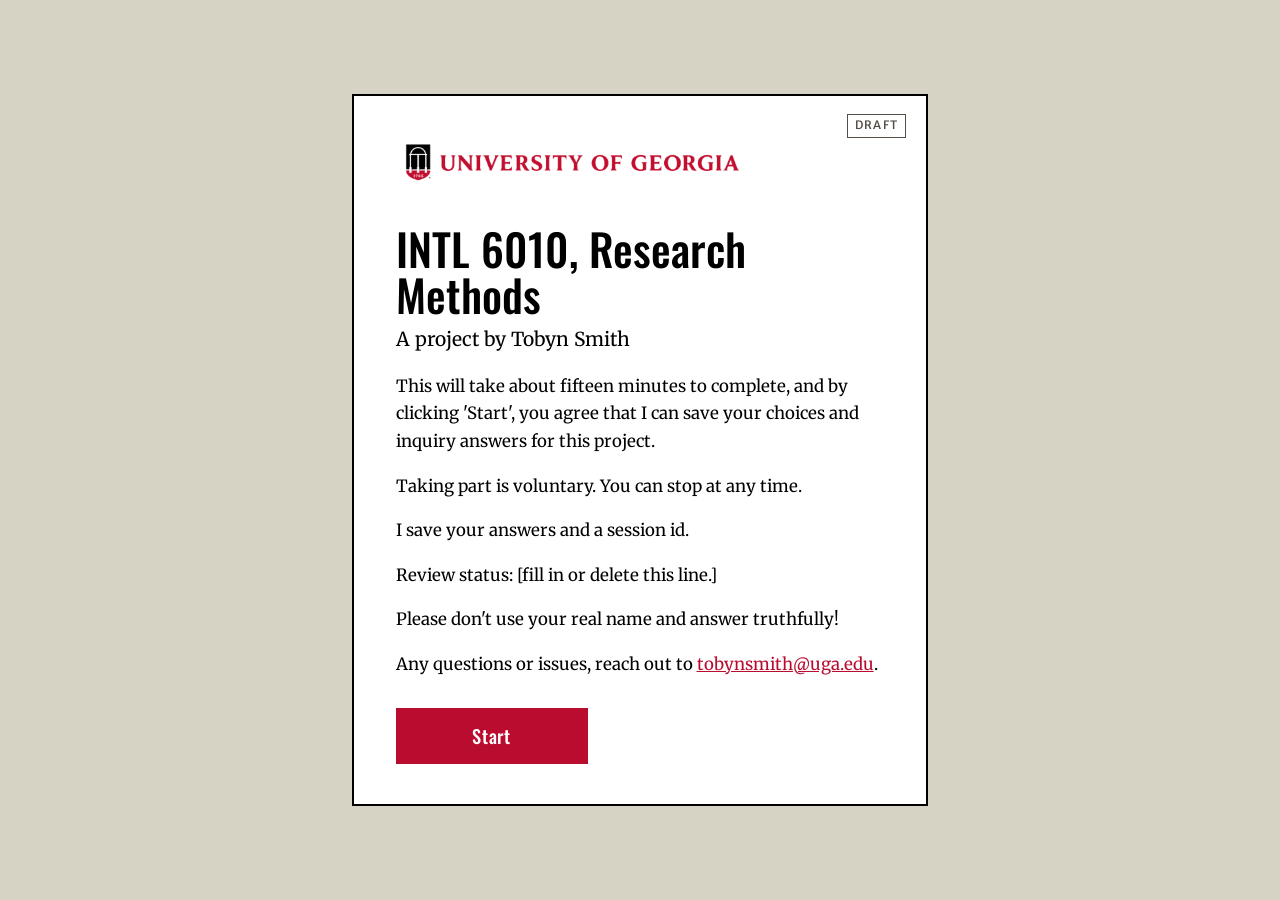
==== commit 25b39844: "Restore Tobyn's wording and keep only the small survey fixes. Put the original consent and question " ====
--- a/app/index.html
+++ b/app/index.html
@@ -4,7 +4,6 @@
   <meta charset="utf-8">
   <meta name="viewport" content="width=device-width, initial-scale=1">
   <title>INTL 6010 · Research Methods</title>
-  <!-- Consent copy lives in game.js. The phone block and Google fonts stay as they are. -->
   <link rel="icon" href="favicon.ico" type="image/x-icon">
   <link rel="preconnect" href="https://fonts.googleapis.com">
   <link rel="preconnect" href="https://fonts.gstatic.com" crossorigin>
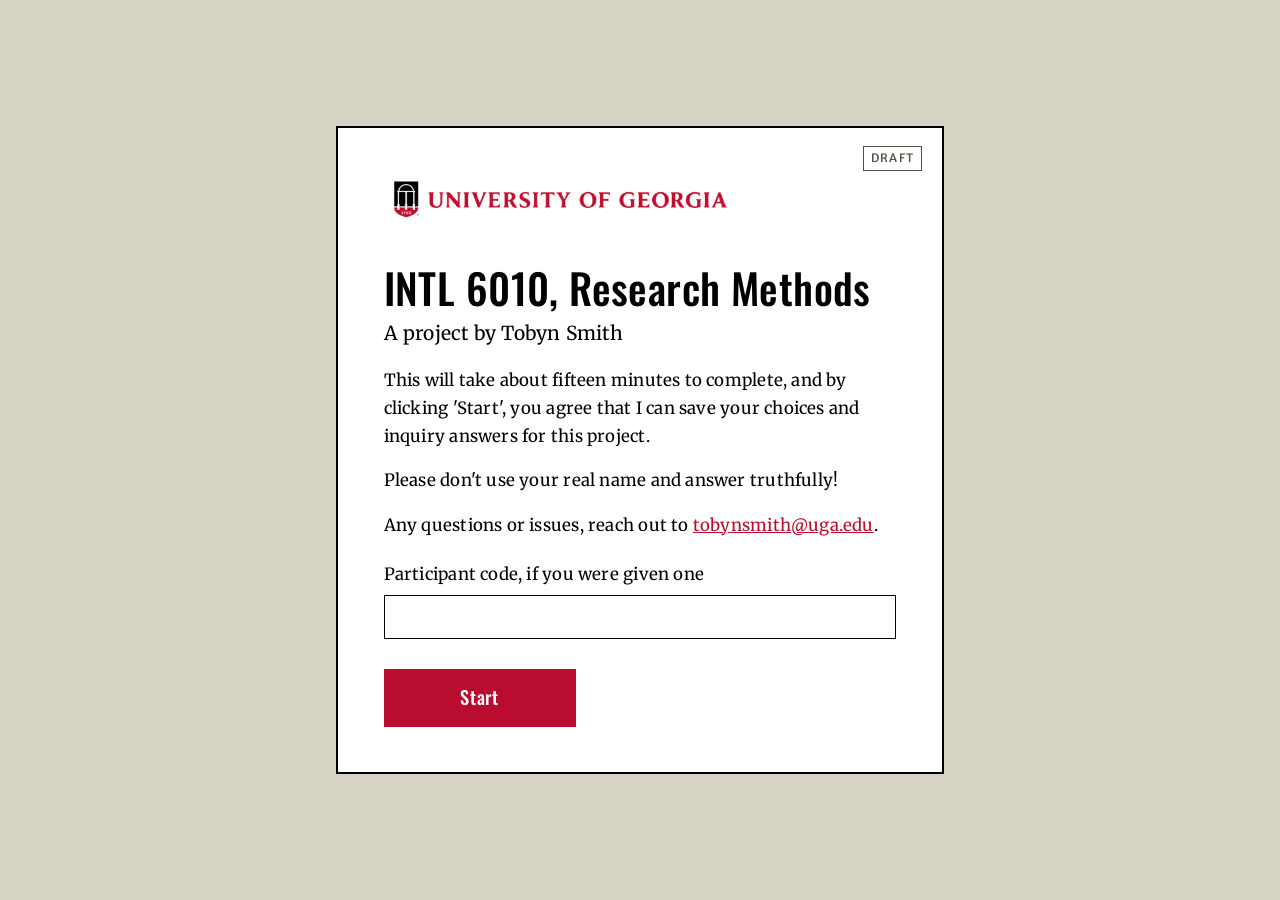
==== commit 83a593f2: "Fix the night map, pin Back and Next, and calm the sitting. Lei land is green above the sea so the i" ====
--- a/app/index.html
+++ b/app/index.html
@@ -55,6 +55,10 @@
       </div>
     </div>
   </div>
+  <div class="step-bar" id="step-bar" hidden>
+    <button type="button" class="secondary" id="step-back">Back</button>
+    <button type="button" class="primary" id="step-next">Next</button>
+  </div>
   <script type="module" src="game.js"></script>
 </body>
 </html>
--- a/app/styles.css
+++ b/app/styles.css
@@ -1,15 +1,16 @@
 :root {
-  --desk: #e4e2db;
-  --paper: #f7f6f2;
-  --paper-2: #fbf8f2;
-  --gold: #a68548;
-  --ink: #1a1e22;
-  --muted: #5c656e;
-  --line: #1a1e22;
-  --hair: #d5dbe0;
-  --navy: #16324f;
-  --oxblood: #8d2f2c;
-  --oxblood-soft: #f6e8e6;
+  --desk: #cfc8b8;
+  --paper: #f7f4ec;
+  --paper-2: #fffdf7;
+  --gold: #7a632e;
+  --ink: #12151a;
+  --muted: #2a3138;
+  --line: #12151a;
+  --hair: #b9b2a3;
+  --navy: #1a3650;
+  --oxblood: #6f2824;
+  --oxblood-soft: #f3e6e3;
+  --step: 4.15rem;
 }
 
 * { box-sizing: border-box; }
@@ -23,16 +24,43 @@
   color: var(--ink);
   font-family: "Source Sans 3", "Segoe UI", sans-serif;
   font-size: 1.125rem;
-  line-height: 1.55;
+  line-height: 1.65;
+  letter-spacing: 0.012em;
+  text-wrap: pretty;
 }
 
 .story-bar,
 .banner { display: none; }
 
-body[data-step="night"] .frame { padding-top: 1.65rem; }
-
-body[data-step="night"] .paper {
-  box-shadow: 0 16px 36px rgba(22, 36, 48, 0.08);
+body[data-step="night"],
+body[data-step="inquiry"] {
+  overflow: hidden;
+}
+
+body[data-step="night"] .frame {
+  display: flex;
+  flex-direction: column;
+  min-height: calc(100vh - var(--step));
+  padding-top: 0.4rem;
+  padding-bottom: 0;
+}
+
+body[data-step="night"] .paper,
+body[data-step="inquiry"] .paper {
+  display: flex;
+  flex-direction: column;
+  flex: 1;
+  min-height: 0;
+  box-shadow: none;
+}
+
+body[data-step="night"] .sheet,
+body[data-step="inquiry"] .sheet {
+  display: flex;
+  flex-direction: column;
+  flex: 1;
+  min-height: 0;
+  overflow: hidden;
 }
 
 body[data-step="night"] .story-bar {
@@ -41,7 +69,7 @@
   justify-content: space-between;
   gap: 1.5rem;
   margin: 0;
-  padding: 1rem 1.85rem 0.9rem;
+  padding: 0.7rem 1.85rem 0.55rem;
   background: var(--paper);
   border: 1px solid #d5dbe3;
   border-bottom: none;
@@ -95,10 +123,23 @@
 }
 
 body[data-step="night"] .mast {
+  padding-top: 0.7rem;
+  padding-bottom: 0.55rem;
   border-bottom: 1px solid var(--hair);
 }
 
-body[data-step="night"] .imprint { display: none; }
+body[data-step="night"] .story-title,
+body[data-step="night"] .mast .doc {
+  font-size: 1.4rem;
+}
+
+body[data-step="night"] .rail li {
+  padding-top: 0.55rem;
+  padding-bottom: 0.4rem;
+}
+
+body[data-step="night"] .imprint,
+body[data-step="inquiry"] .imprint { display: none; }
 
 .banner-row {
   display: flex;
@@ -171,8 +212,8 @@
 
 .welcome {
   position: relative;
-  width: min(36rem, 100%);
-  padding: 2.35rem 2.6rem 2.5rem;
+  width: min(38rem, 100%);
+  padding: 2.7rem 2.85rem 2.85rem;
   background: #fff;
   border: 2px solid #000;
 }
@@ -185,14 +226,14 @@
 }
 
 .welcome .question {
-  margin: 0 0 0.45rem;
-  max-width: 12em;
+  margin: 0 0 0.55rem;
+  max-width: 13em;
   color: #000;
   font-family: Oswald, sans-serif;
-  font-size: 2.75rem;
+  font-size: 2.6rem;
   font-weight: 500;
-  letter-spacing: 0;
-  line-height: 1.05;
+  letter-spacing: 0.01em;
+  line-height: 1.15;
 }
 
 .welcome .byline {
@@ -237,6 +278,27 @@
 
 .welcome .primary { margin-top: 1.75rem; }
 
+.welcome .field {
+  margin: 1.35rem 0 0;
+}
+
+.welcome .field label {
+  color: #000;
+  font-family: Merriweather, Georgia, serif;
+  font-size: 1.05rem;
+  font-weight: 400;
+}
+
+.welcome .field input {
+  display: block;
+  width: 100%;
+  margin-top: 0.4rem;
+  padding: 0.45rem 0.55rem;
+  border: 1px solid #000;
+  font-family: Merriweather, Georgia, serif;
+  font-size: 1.05rem;
+}
+
 .draft-mark {
   position: absolute;
   top: 1.15rem;
@@ -277,10 +339,10 @@
   margin: 0;
   padding: 0.85rem 0.05rem 0.7rem;
   border: none;
-  color: #3e4c59;
-  font-size: 0.78rem;
-  font-weight: 700;
-  letter-spacing: 0.14em;
+  color: #1c2430;
+  font-size: 0.88rem;
+  font-weight: 700;
+  letter-spacing: 0.1em;
   text-transform: uppercase;
 }
 
@@ -381,6 +443,15 @@
 
 #app { padding: 1.35rem 1.85rem 0.5rem; }
 
+body[data-step="night"] #app {
+  display: flex;
+  flex-direction: column;
+  flex: 1;
+  min-height: 0;
+  padding-top: 0.55rem;
+  padding-bottom: 0.4rem;
+}
+
 .opening {
   max-width: 40rem;
   min-height: 52vh;
@@ -466,10 +537,16 @@
   to { transform: scaleX(1); }
 }
 
+@keyframes beat-in {
+  from { opacity: 0; }
+  to { opacity: 1; }
+}
+
 @media (prefers-reduced-motion: reduce) {
   .opening-rule,
   .opening-line,
-  .opening .primary {
+  .opening .primary,
+  .film-visual .sat {
     animation: none;
     opacity: 1;
     transform: none;
@@ -480,13 +557,96 @@
 .spread {
   display: grid;
   grid-template-columns: minmax(0, 1fr) minmax(16rem, 22.5rem);
-  gap: 2rem;
+  gap: 1.5rem 1.75rem;
   align-items: start;
 }
 
 .spread-side {
   position: sticky;
   top: 1.25rem;
+}
+
+.film {
+  display: grid;
+  grid-template-columns: minmax(15rem, 20rem) minmax(0, 1fr);
+  gap: 0.75rem 1.15rem;
+  align-items: stretch;
+  flex: 1;
+  min-height: 0;
+  width: 100%;
+}
+
+.film-copy .prose p {
+  max-width: none;
+  font-size: 1.02rem;
+  line-height: 1.45;
+  margin: 0 0 0.55rem;
+}
+
+.film-visual {
+  display: flex;
+  flex-direction: column;
+  gap: 0.45rem;
+  min-width: 0;
+  min-height: 0;
+}
+
+.film-visual:not(.has-oracle) {
+  justify-content: center;
+}
+
+.film-visual .plot {
+  flex: 1 1 auto;
+  min-height: 0;
+  margin: 0;
+  display: flex;
+  align-items: center;
+}
+
+.film-visual:not(.has-oracle) .plot {
+  flex: 0 1 auto;
+  width: 100%;
+}
+
+.film-visual .sat {
+  display: block;
+  width: 100%;
+  height: auto;
+  max-height: calc(100vh - var(--step) - 10.4rem);
+  animation: beat-in 0.4s ease both;
+}
+
+.film-visual.has-oracle .sat {
+  max-height: calc(100vh - var(--step) - 23.2rem);
+}
+
+.film-visual .shot figcaption {
+  margin-bottom: 0.2rem;
+  color: var(--ink);
+  font-size: 0.88rem;
+}
+
+.film-visual .oracle-chrome {
+  padding: 0.55rem 0.85rem 0.4rem;
+}
+
+.film-visual .oracle-name {
+  font-size: 0.84rem;
+}
+
+.film-visual .oracle-body {
+  gap: 0.5rem;
+  padding: 0.1rem 0.85rem 0.75rem;
+}
+
+.film-visual .human p:last-child {
+  font-size: 1rem;
+}
+
+.film-visual .model-out p {
+  font-size: 1.05rem;
+  line-height: 1.45;
+  margin-bottom: 0.3rem;
 }
 
 .column { max-width: 40rem; }
@@ -558,7 +718,8 @@
 .morning p {
   font-family: "Source Serif 4", Georgia, serif;
   font-size: 1.18rem;
-  line-height: 1.55;
+  line-height: 1.7;
+  max-width: 40rem;
 }
 
 .sitrep { margin: 0 0 1rem; }
@@ -574,8 +735,8 @@
   display: block;
   width: 100%;
   height: auto;
-  border: 1px solid #1a2428;
-  background: #16324a;
+  border: 1px solid #16324f;
+  background: #16324f;
 }
 
 .plot-line {
@@ -612,10 +773,37 @@
 }
 
 .film-controls {
-  display: flex;
-  flex-wrap: wrap;
-  gap: 0.75rem;
-  margin-top: 0.4rem;
+  display: none;
+}
+
+.step-bar {
+  position: fixed;
+  left: 0;
+  right: 0;
+  bottom: 0;
+  z-index: 8;
+  display: flex;
+  justify-content: flex-end;
+  align-items: center;
+  gap: 0.7rem;
+  min-height: var(--step);
+  padding: 0.55rem 1.5rem 0.65rem;
+  background: var(--paper);
+  border-top: 1px solid var(--hair);
+  box-shadow: 0 -8px 20px rgba(18, 21, 26, 0.06);
+}
+
+.step-bar[hidden] { display: none; }
+
+.step-bar button.primary,
+.step-bar button.secondary {
+  margin: 0;
+  min-width: 8.75rem;
+}
+
+.step-bar button.secondary:disabled {
+  opacity: 0.38;
+  cursor: default;
 }
 
 @media (max-width: 1280px) {
@@ -627,12 +815,18 @@
   #app,
   .rail ol { padding-left: 1.15rem; padding-right: 1.15rem; }
   .rail li { letter-spacing: 0.08em; }
+  .chain { font-size: 1.05rem; }
+}
+
+@media (max-width: 1039px) {
   .spread { grid-template-columns: 1fr; }
   .spread-side {
     position: static;
     max-width: 36rem;
   }
-  .chain { font-size: 1.05rem; }
+  .film { grid-template-columns: 1fr; }
+  .film-visual .sat,
+  .film-visual.has-oracle .sat { max-height: none; }
 }
 
 @media (min-width: 1700px) {
@@ -658,10 +852,10 @@
 
 .parties-label {
   margin: 0 0 0.65rem;
-  color: var(--muted);
-  font-size: 0.72rem;
-  font-weight: 700;
-  letter-spacing: 0.14em;
+  color: var(--ink);
+  font-size: 0.88rem;
+  font-weight: 700;
+  letter-spacing: 0.1em;
   text-transform: uppercase;
 }
 
@@ -705,7 +899,7 @@
   display: flex;
   align-items: baseline;
   gap: 0.45rem;
-  margin: 0.15rem 0 0;
+  margin: 0.1rem 0 0;
 }
 
 .oracle .readout-label {
@@ -719,23 +913,23 @@
 
 .oracle .figure {
   color: #f7f4ee;
-  font-size: 1.35rem;
+  font-size: 1.2rem;
   letter-spacing: 0;
 }
 
 .oracle .figure .unit { color: #d9c7a2; }
 
 .oracle .meter {
-  height: 6px;
+  height: 4px;
   margin: 0.45rem 0 0.15rem;
-  background: #2c3138;
-  border-radius: 99px;
+  background: #2a4660;
+  border-radius: 0;
   overflow: hidden;
 }
 
 .oracle .meter span {
   background: #d9c7a2;
-  border-radius: 99px;
+  border-radius: 0;
 }
 
 .signal-word {
@@ -770,8 +964,8 @@
   width: 2.7rem;
   height: 1.8rem;
   object-fit: cover;
-  border: 1px solid rgba(22, 30, 40, 0.28);
-  box-shadow: 0 1px 0 rgba(22, 30, 40, 0.06);
+  border: 1px solid #16191c;
+  box-shadow: none;
 }
 
 .flag-lg {
@@ -785,8 +979,8 @@
 
 .shot figcaption {
   margin: 0 0 0.45rem;
-  color: var(--muted);
-  font-size: 0.75rem;
+  color: var(--ink);
+  font-size: 0.88rem;
   font-weight: 700;
   letter-spacing: 0.08em;
   text-transform: uppercase;
@@ -805,13 +999,11 @@
   margin: 0;
   padding: 0;
   overflow: hidden;
-  background: #101218;
-  color: #f4f1ea;
-  border: 1px solid #2c3340;
-  border-radius: 14px;
-  box-shadow:
-    0 22px 44px rgba(12, 16, 24, 0.28),
-    inset 0 1px 0 rgba(255, 255, 255, 0.06);
+  background: #16324f;
+  color: #f4efe4;
+  border: 1px solid #16324f;
+  border-radius: 0;
+  box-shadow: none;
 }
 
 .oracle-chrome {
@@ -845,17 +1037,18 @@
 }
 
 .human {
-  align-self: flex-end;
-  max-width: 92%;
-  padding: 0.55rem 0.7rem 0.6rem;
-  background: #2a3142;
-  border-radius: 12px 12px 4px 12px;
+  align-self: stretch;
+  max-width: 100%;
+  padding: 0.45rem 0 0.55rem 0.75rem;
+  background: transparent;
+  border-left: 2px solid #d9c7a2;
+  border-radius: 0;
 }
 
 .human .who {
   margin: 0 0 0.15rem;
-  color: #9aa3ad;
-  font-size: 0.68rem;
+  color: #d9c7a2;
+  font-size: 0.8rem;
   font-weight: 700;
   letter-spacing: 0.08em;
   text-transform: uppercase;
@@ -876,14 +1069,12 @@
 }
 
 .mark {
-  width: 1.55rem;
-  height: 1.55rem;
-  margin-top: 0.08rem;
-  border-radius: 50%;
-  background:
-    radial-gradient(circle at 50% 50%, #101218 0 3px, #d9c7a2 3.4px 4.6px, transparent 5px),
-    radial-gradient(circle at 50% 50%, transparent 0 7px, #243044 7.4px 100%);
-  box-shadow: inset 0 0 0 1px #d9c7a2, 0 0 0 3px #1a2030;
+  width: 0.7rem;
+  height: 0.7rem;
+  margin-top: 0.35rem;
+  border-radius: 0;
+  background: #d9c7a2;
+  box-shadow: none;
 }
 
 .model-name {
@@ -908,7 +1099,7 @@
   display: flex;
   align-items: flex-end;
   gap: 0.9rem;
-  margin: 0.15rem 0 0.95rem;
+  margin: 0.1rem 0 0.2rem;
 }
 
 .figure {
@@ -953,11 +1144,11 @@
 .log .label {
   margin: 0 0 0.35rem;
   font-family: "Source Sans 3", sans-serif;
-  font-size: 0.78rem;
-  font-weight: 700;
-  letter-spacing: 0.12em;
+  font-size: 0.9rem;
+  font-weight: 700;
+  letter-spacing: 0.1em;
   text-transform: uppercase;
-  color: var(--navy);
+  color: var(--ink);
 }
 
 .log,
@@ -1173,30 +1364,11 @@
 .scale label {
   position: relative;
   display: flex;
-  flex-direction: column;
   align-items: center;
   justify-content: center;
-  gap: 0.2rem;
-  min-height: 4.4rem;
-  padding: 0.35rem 0.2rem;
+  min-height: 3rem;
   border: 1px solid var(--navy);
   cursor: pointer;
-  text-align: center;
-}
-
-.scale-n {
-  font-weight: 700;
-}
-
-.scale-word {
-  font-size: 0.72rem;
-  line-height: 1.2;
-}
-
-.hint {
-  margin: 0.45rem 0 0;
-  color: var(--muted);
-  font-size: 0.95rem;
 }
 
 .scale input { position: absolute; opacity: 0; }
@@ -1211,8 +1383,9 @@
   justify-content: space-between;
   gap: 1rem;
   margin: 0.35rem 0 0;
-  color: var(--muted);
-  font-size: 0.92rem;
+  color: var(--ink);
+  font-size: 1.02rem;
+  font-weight: 700;
 }
 
 .file ul {
@@ -1376,6 +1549,141 @@
   font-weight: 700;
 }
 
+body[data-step="inquiry"] .frame {
+  display: flex;
+  flex-direction: column;
+  min-height: calc(100vh - var(--step));
+  padding-bottom: 0;
+  overflow: hidden;
+}
+
+body[data-step="inquiry"] .banner-row {
+  padding: 0.55rem 1.4rem 0.45rem;
+}
+
+body[data-step="inquiry"] .commission {
+  font-size: 1.25rem;
+}
+
+body[data-step="inquiry"] .party-line {
+  display: none;
+}
+
+body[data-step="inquiry"] .mast {
+  padding: 0.45rem 1.15rem 0.35rem;
+}
+
+body[data-step="inquiry"] .mast .doc {
+  font-size: 1.25rem;
+}
+
+body[data-step="inquiry"] #app {
+  display: flex;
+  flex-direction: column;
+  flex: 1;
+  min-height: 0;
+  overflow: hidden;
+  padding: 0.45rem 1.15rem 0.3rem;
+}
+
+body[data-step="inquiry"] #app > section {
+  display: flex;
+  flex-direction: column;
+  flex: 1;
+  min-height: 0;
+}
+
+body[data-step="inquiry"] .spread {
+  flex: 1;
+  gap: 0.85rem 1.15rem;
+  min-height: 0;
+  overflow: hidden;
+}
+
+body[data-step="inquiry"] .spread-main,
+body[data-step="inquiry"] .inquiry-form {
+  min-height: 0;
+}
+
+body[data-step="inquiry"] .inquiry-form {
+  flex: 1;
+  max-height: none;
+  overflow: auto;
+  padding-bottom: 0.25rem;
+}
+
+body[data-step="inquiry"] .prose p {
+  margin: 0 0 0.4rem;
+  font-size: 1.02rem;
+  line-height: 1.4;
+}
+
+body[data-step="inquiry"] fieldset {
+  margin: 0.45rem 0 0;
+  padding-top: 0.35rem;
+}
+
+body[data-step="inquiry"] legend {
+  font-size: 1.02rem;
+}
+
+body[data-step="inquiry"] .ask {
+  margin: 0.4rem 0;
+}
+
+body[data-step="inquiry"] textarea {
+  min-height: 3.1rem;
+  padding: 0.4rem 0.5rem;
+}
+
+body[data-step="inquiry"] .ask.notes textarea {
+  min-height: 2.4rem;
+}
+
+body[data-step="inquiry"] label.tick {
+  margin: 0.18rem 0;
+}
+
+body[data-step="inquiry"] .pick-one {
+  display: grid;
+  grid-template-columns: 1fr 1fr;
+  column-gap: 0.75rem;
+}
+
+body[data-step="inquiry"] .pick-one legend,
+body[data-step="inquiry"] .pick-one .error {
+  grid-column: 1 / -1;
+}
+
+body[data-step="inquiry"] .scale {
+  margin-top: 0.35rem;
+}
+
+body[data-step="inquiry"] .scale label {
+  min-height: 2.15rem;
+}
+
+body[data-step="inquiry"] .file {
+  margin: 0;
+  padding: 0.65rem 0.8rem 0.55rem;
+  border: 1px solid var(--hair);
+  background: var(--paper-2);
+}
+
+body[data-step="inquiry"] .file li {
+  margin: 0.28rem 0;
+  font-size: 0.98rem;
+}
+
+body[data-step="inquiry"] .error {
+  margin: 0.25rem 0 0;
+  font-size: 0.95rem;
+}
+
+body[data-step="night"] .film-copy .prose p {
+  color: var(--ink);
+}
+
 .register-sheet .accounts { margin-top: 1.4rem; }
 
 .register-sheet .account {
@@ -1406,3 +1714,23 @@
   .before { display: none; }
   .computer-only { display: flex; }
 }
+
+/* Preview host only. The class sitting still turns a phone away. */
+html.on-pages-preview .computer-only { display: none !important; }
+@media (max-width: 1040px) {
+  html.on-pages-preview body:has(.class-gate) { background: #d6d2c4; }
+  html.on-pages-preview .site { display: block; }
+  html.on-pages-preview .before { display: block; }
+  html.on-pages-preview .computer-only { display: none !important; }
+  html.on-pages-preview .welcome {
+    padding: 1.6rem 1.25rem 1.8rem;
+  }
+  html.on-pages-preview .welcome .question {
+    font-size: 2rem;
+    max-width: none;
+  }
+  html.on-pages-preview .frame { padding: 0 0.7rem 2rem; }
+  html.on-pages-preview .spread { grid-template-columns: 1fr; }
+  html.on-pages-preview .scale { gap: 0.45rem; }
+  html.on-pages-preview .scale label { min-height: 2.8rem; }
+}
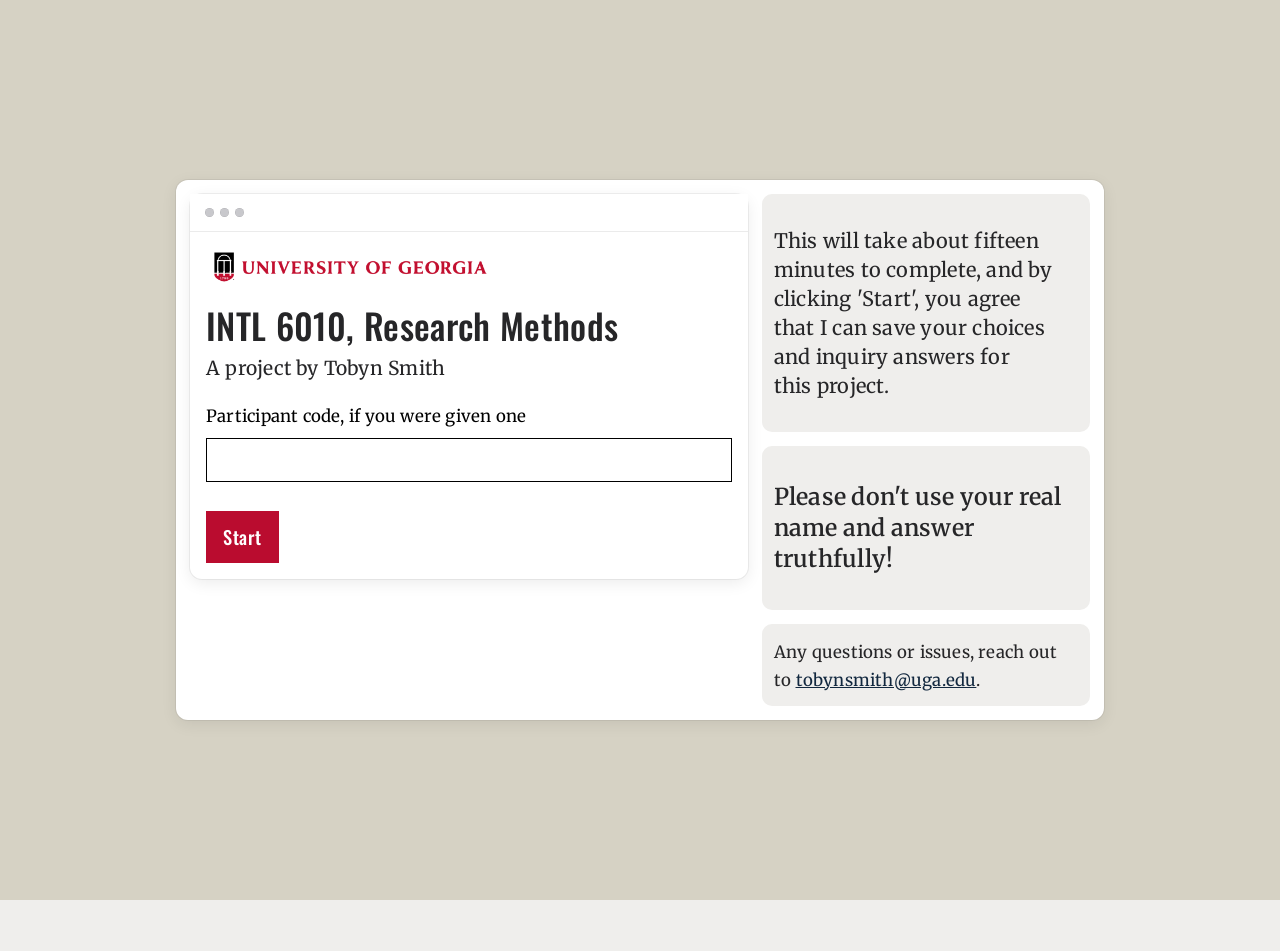
==== commit cafafaff: "Bring main up to date from the closed sitting PRs. Combine the 25-29 stack, the 29 Oct design-notes " ====
--- a/app/index.html
+++ b/app/index.html
@@ -59,6 +59,7 @@
     <button type="button" class="secondary" id="step-back">Back</button>
     <button type="button" class="primary" id="step-next">Next</button>
   </div>
+  <footer class="page-foot">Any issues, email <a href="mailto:tobynsmith@uga.edu">tobynsmith@uga.edu</a>. Ta!</footer>
   <script type="module" src="game.js"></script>
 </body>
 </html>
--- a/app/styles.css
+++ b/app/styles.css
@@ -11,6 +11,7 @@
   --oxblood: #6f2824;
   --oxblood-soft: #f3e6e3;
   --step: 4.15rem;
+  --night-chrome: 10.6rem;
 }
 
 * { box-sizing: border-box; }
@@ -32,35 +33,52 @@
 .story-bar,
 .banner { display: none; }
 
-body[data-step="night"],
+body[data-step="night"] {
+  overflow: auto;
+  padding-bottom: var(--step);
+}
+
 body[data-step="inquiry"] {
-  overflow: hidden;
+  overflow: auto;
+  padding-bottom: var(--step);
+}
+
+body[data-step="night"] .site {
+  display: flex;
+  flex-direction: column;
+  min-height: calc(100vh - var(--step));
 }
 
 body[data-step="night"] .frame {
   display: flex;
   flex-direction: column;
+  flex: 1 0 auto;
+  align-self: stretch;
+  width: 100%;
+  min-width: 0;
   min-height: calc(100vh - var(--step));
   padding-top: 0.4rem;
   padding-bottom: 0;
 }
 
-body[data-step="night"] .paper,
-body[data-step="inquiry"] .paper {
+body[data-step="night"] .paper {
   display: flex;
   flex-direction: column;
-  flex: 1;
+  flex: 1 0 auto;
+  width: 100%;
+  min-width: 0;
   min-height: 0;
   box-shadow: none;
 }
 
-body[data-step="night"] .sheet,
-body[data-step="inquiry"] .sheet {
+body[data-step="night"] .sheet {
   display: flex;
   flex-direction: column;
-  flex: 1;
+  flex: 1 0 auto;
+  width: 100%;
+  min-width: 0;
   min-height: 0;
-  overflow: hidden;
+  overflow: visible;
 }
 
 body[data-step="night"] .story-bar {
@@ -402,6 +420,11 @@
   white-space: nowrap;
 }
 
+@media (max-width: 420px) {
+  .ref { white-space: normal; font-size: 0.92rem; }
+  .banner-row { flex-wrap: wrap; gap: 0.45rem 0.7rem; }
+}
+
 .ref span {
   display: block;
   margin-bottom: 0.22rem;
@@ -446,8 +469,11 @@
 body[data-step="night"] #app {
   display: flex;
   flex-direction: column;
-  flex: 1;
+  flex: 1 0 auto;
+  width: 100%;
+  min-width: 0;
   min-height: 0;
+  overflow: visible;
   padding-top: 0.55rem;
   padding-bottom: 0.4rem;
 }
@@ -569,11 +595,16 @@
 .film {
   display: grid;
   grid-template-columns: minmax(15rem, 20rem) minmax(0, 1fr);
+  grid-template-rows: 1fr;
   gap: 0.75rem 1.15rem;
   align-items: stretch;
-  flex: 1;
-  min-height: 0;
+  flex: 1 0 auto;
+  min-height: calc(100vh - var(--step) - var(--night-chrome));
   width: 100%;
+}
+
+.film-copy {
+  overflow: visible;
 }
 
 .film-copy .prose p {
@@ -587,37 +618,39 @@
   display: flex;
   flex-direction: column;
   gap: 0.45rem;
+  width: 100%;
   min-width: 0;
   min-height: 0;
-}
-
-.film-visual:not(.has-oracle) {
-  justify-content: center;
+  height: 100%;
+}
+
+.film-visual .shot {
+  flex: 0 0 auto;
+  overflow: visible;
 }
 
 .film-visual .plot {
+  position: relative;
+  container-type: size;
   flex: 1 1 auto;
-  min-height: 0;
-  margin: 0;
-  display: flex;
-  align-items: center;
-}
-
-.film-visual:not(.has-oracle) .plot {
-  flex: 0 1 auto;
+  min-height: 6.5rem;
   width: 100%;
+  margin: 0;
 }
 
 .film-visual .sat {
+  position: absolute;
+  left: 50%;
+  top: 50%;
   display: block;
-  width: 100%;
-  height: auto;
-  max-height: calc(100vh - var(--step) - 10.4rem);
+  width: min(100cqw, calc(100cqh * 1200 / 560));
+  height: min(100cqh, calc(100cqw * 560 / 1200));
+  margin-left: calc(-0.5 * min(100cqw, calc(100cqh * 1200 / 560)));
+  margin-top: calc(-0.5 * min(100cqh, calc(100cqw * 560 / 1200)));
+  max-width: none;
+  max-height: none;
+  aspect-ratio: 1200 / 560;
   animation: beat-in 0.4s ease both;
-}
-
-.film-visual.has-oracle .sat {
-  max-height: calc(100vh - var(--step) - 23.2rem);
 }
 
 .film-visual .shot figcaption {
@@ -786,8 +819,9 @@
   justify-content: flex-end;
   align-items: center;
   gap: 0.7rem;
+  height: var(--step);
   min-height: var(--step);
-  padding: 0.55rem 1.5rem 0.65rem;
+  padding: 0 1.5rem;
   background: var(--paper);
   border-top: 1px solid var(--hair);
   box-shadow: 0 -8px 20px rgba(18, 21, 26, 0.06);
@@ -795,10 +829,18 @@
 
 .step-bar[hidden] { display: none; }
 
+.step-bar {
+  gap: 0.45rem;
+  padding: 0 0.75rem;
+}
+
 .step-bar button.primary,
 .step-bar button.secondary {
   margin: 0;
-  min-width: 8.75rem;
+  min-width: 0;
+  flex: 1 1 8rem;
+  max-width: 14rem;
+  padding: 0.42rem 0.7rem;
 }
 
 .step-bar button.secondary:disabled {
@@ -825,8 +867,6 @@
     max-width: 36rem;
   }
   .film { grid-template-columns: 1fr; }
-  .film-visual .sat,
-  .film-visual.has-oracle .sat { max-height: none; }
 }
 
 @media (min-width: 1700px) {
@@ -998,7 +1038,7 @@
 .spread-side .oracle {
   margin: 0;
   padding: 0;
-  overflow: hidden;
+  overflow: visible;
   background: #16324f;
   color: #f4efe4;
   border: 1px solid #16324f;
@@ -1550,11 +1590,8 @@
 }
 
 body[data-step="inquiry"] .frame {
-  display: flex;
-  flex-direction: column;
-  min-height: calc(100vh - var(--step));
+  min-height: 0;
   padding-bottom: 0;
-  overflow: hidden;
 }
 
 body[data-step="inquiry"] .banner-row {
@@ -1578,38 +1615,7 @@
 }
 
 body[data-step="inquiry"] #app {
-  display: flex;
-  flex-direction: column;
-  flex: 1;
-  min-height: 0;
-  overflow: hidden;
   padding: 0.45rem 1.15rem 0.3rem;
-}
-
-body[data-step="inquiry"] #app > section {
-  display: flex;
-  flex-direction: column;
-  flex: 1;
-  min-height: 0;
-}
-
-body[data-step="inquiry"] .spread {
-  flex: 1;
-  gap: 0.85rem 1.15rem;
-  min-height: 0;
-  overflow: hidden;
-}
-
-body[data-step="inquiry"] .spread-main,
-body[data-step="inquiry"] .inquiry-form {
-  min-height: 0;
-}
-
-body[data-step="inquiry"] .inquiry-form {
-  flex: 1;
-  max-height: none;
-  overflow: auto;
-  padding-bottom: 0.25rem;
 }
 
 body[data-step="inquiry"] .prose p {
@@ -1720,7 +1726,9 @@
 @media (max-width: 1040px) {
   html.on-pages-preview body:has(.class-gate) { background: #d6d2c4; }
   html.on-pages-preview .site { display: block; }
+  html.on-pages-preview .site[hidden] { display: none; }
   html.on-pages-preview .before { display: block; }
+  html.on-pages-preview .before[hidden] { display: none; }
   html.on-pages-preview .computer-only { display: none !important; }
   html.on-pages-preview .welcome {
     padding: 1.6rem 1.25rem 1.8rem;
@@ -1734,3 +1742,581 @@
   html.on-pages-preview .scale { gap: 0.45rem; }
   html.on-pages-preview .scale label { min-height: 2.8rem; }
 }
+
+/* Stageshow look: kit tokens mapped to Araknes paper and navy.
+   references/looks.md, craft.md, bento.md, framing.md, motion.md */
+:root {
+  --ss-canvas: #f6f5f4;
+  --ss-surface: #fff;
+  --ss-chrome: #fff;
+  --ss-well: #efeeec;
+  --ss-raised: #fff;
+  --ss-text-strong: #262628;
+  --ss-text: #3d3d40;
+  --ss-text-faint: #5c5c60;
+  --ss-line: rgba(0, 0, 0, 0.08);
+  --ss-line-faint: rgba(0, 0, 0, 0.05);
+  --ss-accent: #16324f;
+  --ss-accent-2: #8a6d32;
+  --ss-accent-soft: #e8e4d8;
+  --ss-accent-text: #12283f;
+  --ss-radius-sm: 6px;
+  --ss-radius-md: 8px;
+  --ss-radius-lg: 10px;
+  --ss-radius-window: 12px;
+  --ss-gap: 14px;
+  --ss-inset: 12px;
+  --ss-control: 34px;
+  --ss-row: 26px;
+  --ss-shadow-window: 0 0 0 1px rgba(0, 0, 0, 0.06), 0 4px 16px rgba(0, 0, 0, 0.08);
+  --ss-shadow-card: 0 1px 2px rgba(0, 0, 0, 0.04);
+  --ss-ease-arrive: cubic-bezier(0.25, 0.8, 0.25, 1);
+  --desk: #cfc8b8;
+  --paper: #f6f5f4;
+  --paper-2: #fff;
+  --ink: #262628;
+  --muted: #3d3d40;
+  --navy: #16324f;
+  --gold: #8a6d32;
+  --hair: #c8c2b4;
+}
+
+html { background: var(--ss-well); overflow-x: hidden; }
+
+body {
+  background: var(--ss-well);
+  color: var(--ss-text-strong);
+  font-size: 1.125rem;
+  line-height: 1.65;
+  letter-spacing: 0.012em;
+  overflow-x: hidden;
+  overflow-wrap: break-word;
+  word-break: normal;
+}
+
+p, li, label, legend, .qhead, button, .reach, .byline, .win-title, .oracle-role {
+  overflow-wrap: break-word;
+  word-break: normal;
+  hyphens: none;
+}
+
+.inquiry-form > button.primary { display: none; }
+
+button.primary,
+button.secondary {
+  min-width: 0;
+  max-width: 100%;
+  width: auto;
+  white-space: normal;
+  line-height: 1.3;
+}
+
+.step-bar {
+  gap: 0.45rem;
+  padding: 0 0.75rem;
+}
+
+.step-bar button.primary,
+.step-bar button.secondary {
+  margin: 0;
+  min-width: 0;
+  flex: 1 1 0;
+  max-width: 14rem;
+  padding: 0.42rem 0.7rem;
+}
+
+.mast {
+  flex-wrap: wrap;
+  align-items: baseline;
+}
+
+.mast .when { white-space: normal; }
+
+.rail ol { min-width: 0; }
+.rail li { white-space: normal; }
+
+.welcome {
+  width: min(58rem, 100%);
+  padding: var(--ss-gap);
+  background: var(--ss-surface);
+  border: 0;
+  box-shadow: var(--ss-shadow-window);
+  border-radius: var(--ss-radius-window);
+}
+
+.cover { max-width: 44rem; }
+.debrief.column { max-width: 58rem; }
+
+.bento {
+  display: grid;
+  gap: var(--ss-gap);
+  align-items: stretch;
+}
+
+.intro-bento {
+  grid-template-columns: minmax(0, 1.7fr) minmax(0, 1fr);
+  grid-template-areas:
+    "hero copy"
+    "hero note"
+    "hero contact";
+}
+
+.landing-bento { grid-template-columns: minmax(0, 1fr); }
+
+.debrief-bento {
+  grid-template-columns: minmax(0, 1.35fr) minmax(0, 1fr);
+  grid-template-areas:
+    "hero note"
+    "copy contact";
+}
+
+.tile {
+  overflow: visible;
+  min-width: 0;
+  padding: var(--ss-inset);
+  border-radius: var(--ss-radius-lg);
+  background: var(--ss-well);
+}
+
+.tile-hero {
+  grid-area: hero;
+  padding: 0;
+  background: transparent;
+  box-shadow: none;
+}
+
+.tile-copy { grid-area: copy; }
+.tile-note { grid-area: note; }
+.tile-contact { grid-area: contact; }
+
+.tile-statement .prose p {
+  font-size: clamp(1.05rem, 2.2vw, 1.25rem);
+  line-height: 1.45;
+}
+
+.tile-note.tile-statement .prose p {
+  font-size: clamp(1.15rem, 2.4vw, 1.45rem);
+  font-weight: 600;
+  line-height: 1.35;
+}
+
+.tile .prose p,
+.tile .reach,
+.tile .question,
+.tile .byline,
+.tile .colophon {
+  max-width: none;
+  color: var(--ss-text-strong);
+}
+
+.tile-hero .uga-logo { width: min(18rem, 100%); margin: 0 0 1rem; }
+.tile-hero .question {
+  max-width: none;
+  font-size: clamp(1.45rem, 3.4vw, 2.2rem);
+  line-height: 1.2;
+}
+.tile-hero .primary { margin-top: 1.1rem; }
+.tile-actions {
+  display: flex;
+  flex-wrap: wrap;
+  gap: 0.7rem;
+}
+.tile-actions button { flex: 1 1 10rem; }
+.tile-contact a { color: var(--ss-accent-text); }
+
+.win {
+  display: flex;
+  flex-direction: column;
+  min-width: 0;
+  overflow: visible;
+  background: var(--ss-surface);
+  border-radius: var(--ss-radius-window);
+  box-shadow: var(--ss-shadow-window);
+}
+
+.win-bar {
+  display: flex;
+  flex-shrink: 0;
+  align-items: center;
+  gap: 6px;
+  min-height: 38px;
+  height: auto;
+  padding: 6px 14.5px;
+  background: var(--ss-chrome);
+  border-bottom: 1px solid var(--ss-line);
+}
+
+.win-lights {
+  display: flex;
+  flex-shrink: 0;
+  gap: 6px;
+}
+
+.win-lights i {
+  display: block;
+  width: 9px;
+  height: 9px;
+  border-radius: 50%;
+  background: #c8c8cc;
+  box-shadow: inset 0 0 0 0.5px rgba(0, 0, 0, 0.12);
+}
+
+.win-title {
+  margin: 0;
+  min-width: 0;
+  flex: 1 1 auto;
+  color: var(--ss-text);
+  font-size: 0.8125rem;
+  font-weight: 600;
+  line-height: 1.3;
+  letter-spacing: 0;
+}
+
+.win-body {
+  min-width: 0;
+  padding: var(--ss-inset) 1rem 1rem;
+}
+
+.file.win { padding: 0; border: 0; background: var(--ss-surface); }
+.file .win-body,
+.file.win ul {
+  margin: 0;
+  padding: 0.7rem 1rem 0.9rem;
+}
+.file li {
+  margin: 0.55rem 0;
+  padding: 0;
+  background: none;
+  border-radius: 0;
+  line-height: 1.55;
+}
+
+.inquiry-board {
+  display: block;
+  min-width: 0;
+  padding: 0.2rem 0 0.6rem;
+}
+
+.inquiry-board .spread {
+  background: var(--ss-surface);
+  border-radius: var(--ss-radius-window);
+  box-shadow: var(--ss-shadow-window);
+  padding: var(--ss-gap);
+  gap: var(--ss-gap);
+}
+
+.inquiry-board .spread-main,
+.inquiry-board .spread-side { min-width: 0; }
+
+.oracle,
+.spread-side .oracle {
+  overflow: visible;
+  border-radius: var(--ss-radius-window);
+  box-shadow: var(--ss-shadow-window);
+  background: #1a1a1d;
+  border: 0;
+  color: #ececee;
+}
+
+.oracle-chrome {
+  height: auto;
+  min-height: 38px;
+  padding: 6px 14.5px;
+  background: #1d1d20;
+  border-bottom: 1px solid rgba(255, 255, 255, 0.08);
+}
+
+.oracle-name {
+  letter-spacing: 0.08em;
+  color: #ececee;
+}
+
+.oracle-role {
+  margin: 0 0 0 auto;
+  max-width: 46%;
+  color: #d4c29a;
+  font-size: 0.8125rem;
+  font-weight: 600;
+  letter-spacing: 0;
+  line-height: 1.3;
+  text-align: right;
+  text-transform: none;
+}
+
+.oracle .readout-label { color: #ececee; }
+.oracle .figure { color: #f4f4f6; }
+.oracle .figure .unit { color: #e8d4a8; white-space: nowrap; }
+.oracle .human .who,
+.oracle .model-name { color: #e8d4a8; }
+.oracle .human p:last-child,
+.oracle .model-out p {
+  color: #f4f4f6;
+}
+.film-visual .shot figcaption {
+  color: #ececee;
+  letter-spacing: 0.04em;
+}
+
+body[data-step="night"] {
+  background: #111113;
+}
+
+body[data-step="night"] .story-bar,
+body[data-step="night"] .rail,
+body[data-step="night"] .sheet {
+  background: #1a1a1d;
+  border-color: rgba(255, 255, 255, 0.08);
+  color: #ececee;
+}
+
+body[data-step="night"] .story-bar { background: #1d1d20; }
+
+body[data-step="night"] .story-title,
+body[data-step="night"] .mast .doc,
+body[data-step="night"] .story-parties li,
+body[data-step="night"] .rail li.now,
+body[data-step="night"] .rail li.done,
+body[data-step="night"] .film-copy .prose p,
+body[data-step="night"] .mast .when {
+  color: #ececee;
+}
+
+body[data-step="night"] .rail li { color: #c8c8cc; }
+body[data-step="night"] .rail li.now { box-shadow: inset 0 -3px 0 #d4c29a; color: #ececee; }
+body[data-step="night"] .mast { border-bottom-color: rgba(255, 255, 255, 0.08); }
+body[data-step="night"] .step-bar {
+  background: #1d1d20;
+  border-top-color: rgba(255, 255, 255, 0.1);
+  box-shadow: none;
+}
+
+body[data-step="night"] button.primary,
+body[data-step="night"] button.secondary {
+  color: #111113;
+  background: #ececee;
+  border-color: #ececee;
+}
+
+body[data-step="night"] button.secondary {
+  background: transparent;
+  color: #ececee;
+}
+
+body[data-step="night"] button:focus-visible,
+body[data-step="inquiry"] button:focus-visible,
+.welcome button:focus-visible,
+.cover button:focus-visible,
+.debrief button:focus-visible {
+  outline: 3px solid #d4c29a;
+  outline-offset: 3px;
+}
+
+.film {
+  min-height: 0;
+  align-items: start;
+  gap: var(--ss-gap);
+}
+
+.film-copy {
+  min-width: 0;
+  padding: var(--ss-inset);
+  background: #1a1a1d;
+  border-radius: var(--ss-radius-lg);
+  box-shadow: inset 0 0 0 1px rgba(255, 255, 255, 0.06);
+}
+
+.film-copy .prose p {
+  max-width: none;
+  overflow-wrap: break-word;
+}
+
+.film-visual {
+  min-height: 0;
+  height: auto;
+}
+
+.film-visual.has-oracle .shot { order: -1; }
+
+.film-visual .plot {
+  position: relative;
+  flex: 0 0 auto;
+  min-height: 0;
+  height: auto;
+  container-type: normal;
+  overflow: hidden;
+  border-radius: var(--ss-radius-window);
+}
+
+.film-visual .sat {
+  position: static;
+  left: auto;
+  top: auto;
+  width: 100%;
+  height: auto;
+  margin: 0;
+  max-width: 100%;
+  max-height: none;
+  aspect-ratio: 1200 / 560;
+  object-fit: contain;
+  object-position: center;
+}
+
+html, body { height: 100%; }
+
+body[data-step="night"],
+body[data-step="inquiry"] {
+  display: flex;
+  flex-direction: column;
+  height: 100%;
+  max-height: 100dvh;
+  overflow: hidden;
+  padding-bottom: 0;
+}
+
+body[data-step="night"] .site,
+body[data-step="inquiry"] .site {
+  display: flex;
+  flex-direction: column;
+  flex: 1 1 auto;
+  min-height: 0;
+  overflow: auto;
+}
+
+body[data-step="night"] .frame,
+body[data-step="night"] .paper,
+body[data-step="night"] .sheet,
+body[data-step="night"] #app,
+body[data-step="inquiry"] .frame,
+body[data-step="inquiry"] .paper,
+body[data-step="inquiry"] .sheet {
+  min-height: 0;
+  flex: 0 1 auto;
+}
+
+body[data-step="night"] #app,
+body[data-step="inquiry"] #app {
+  padding-bottom: 1.25rem;
+}
+
+.step-bar {
+  position: static;
+  left: auto;
+  right: auto;
+  bottom: auto;
+  flex: 0 0 auto;
+  width: 100%;
+  height: auto;
+  min-height: var(--step);
+  padding-bottom: env(safe-area-inset-bottom, 0px);
+  box-shadow: none;
+}
+
+.tile,
+.film-copy,
+.film-visual .plot,
+.shot,
+.file.win {
+  animation: ss-arrive 0.7s var(--ss-ease-arrive) both;
+}
+
+.tile-hero { animation-delay: 0ms; }
+.tile-copy { animation-delay: 90ms; }
+.tile-note { animation-delay: 180ms; }
+.tile-contact { animation-delay: 270ms; }
+.film-copy { animation-delay: 0ms; }
+.film-visual .plot { animation-delay: 90ms; }
+.shot { animation-delay: 180ms; }
+
+@keyframes ss-arrive {
+  from { transform: translateY(8px); }
+  to { transform: none; }
+}
+
+.shot,
+.oracle,
+.oracle * {
+  opacity: 1;
+}
+
+@media (prefers-reduced-motion: reduce) {
+  .tile,
+  .film-copy,
+  .film-visual .plot,
+  .shot,
+  .file.win,
+  .film-visual .sat {
+    animation: none;
+    opacity: 1;
+    transform: none;
+  }
+}
+
+@media (max-width: 1039px) {
+  .film { grid-template-columns: 1fr; min-height: 0; }
+  .film-visual.has-oracle .shot { order: -1; }
+  .intro-bento,
+  .debrief-bento {
+    grid-template-columns: 1fr;
+    grid-template-areas: "hero" "copy" "note" "contact";
+  }
+}
+
+@media (max-width: 699px) {
+  .before { align-items: flex-start; padding-top: 1.25rem; }
+  .welcome { width: 100%; padding: 0.85rem; }
+  .tile-hero .question { max-width: none; }
+  .tile-actions button { flex-basis: 100%; }
+  .oracle-role { max-width: 100%; text-align: left; }
+  .oracle-chrome { flex-wrap: wrap; }
+}
+
+@media (max-width: 420px) {
+  .scale { gap: 0.25rem; }
+  .scale label { min-height: 2.4rem; font-size: 1rem; }
+  .ends { flex-wrap: wrap; gap: 0.35rem; font-size: 0.95rem; }
+  .banner-row { align-items: flex-start; }
+  .ref { margin-left: 0; text-align: left; }
+}
+
+html.on-pages-preview .welcome { max-width: 58rem; }
+html.on-pages-preview .film { min-height: 0; }
+html.on-pages-preview body[data-step="night"] .site,
+html.on-pages-preview body[data-step="inquiry"] .site {
+  display: flex;
+  flex-direction: column;
+  overflow: auto;
+}
+
+@media (max-width: 1039px) {
+  html.on-pages-preview .intro-bento,
+  html.on-pages-preview .debrief-bento,
+  html.on-pages-preview .film {
+    grid-template-columns: 1fr;
+  }
+  html.on-pages-preview .intro-bento,
+  html.on-pages-preview .debrief-bento {
+    grid-template-areas: "hero" "copy" "note" "contact";
+  }
+  html.on-pages-preview .welcome { width: 100%; }
+  html.on-pages-preview .film-visual.has-oracle .shot { order: -1; }
+}
+
+.page-foot {
+  flex: none;
+  margin: 0;
+  padding: 0.7rem 1.5rem 1rem;
+  color: var(--muted);
+  font-family: "Merriweather Sans", sans-serif;
+  font-size: 0.92rem;
+  text-align: center;
+}
+
+.page-foot a { color: #ba0c2f; }
+
+body[data-step="night"] .page-foot,
+body[data-step="inquiry"] .page-foot { display: none; }
+
+.follow {
+  margin: 0.55rem 0 0 1.35rem;
+  max-width: 28rem;
+}
